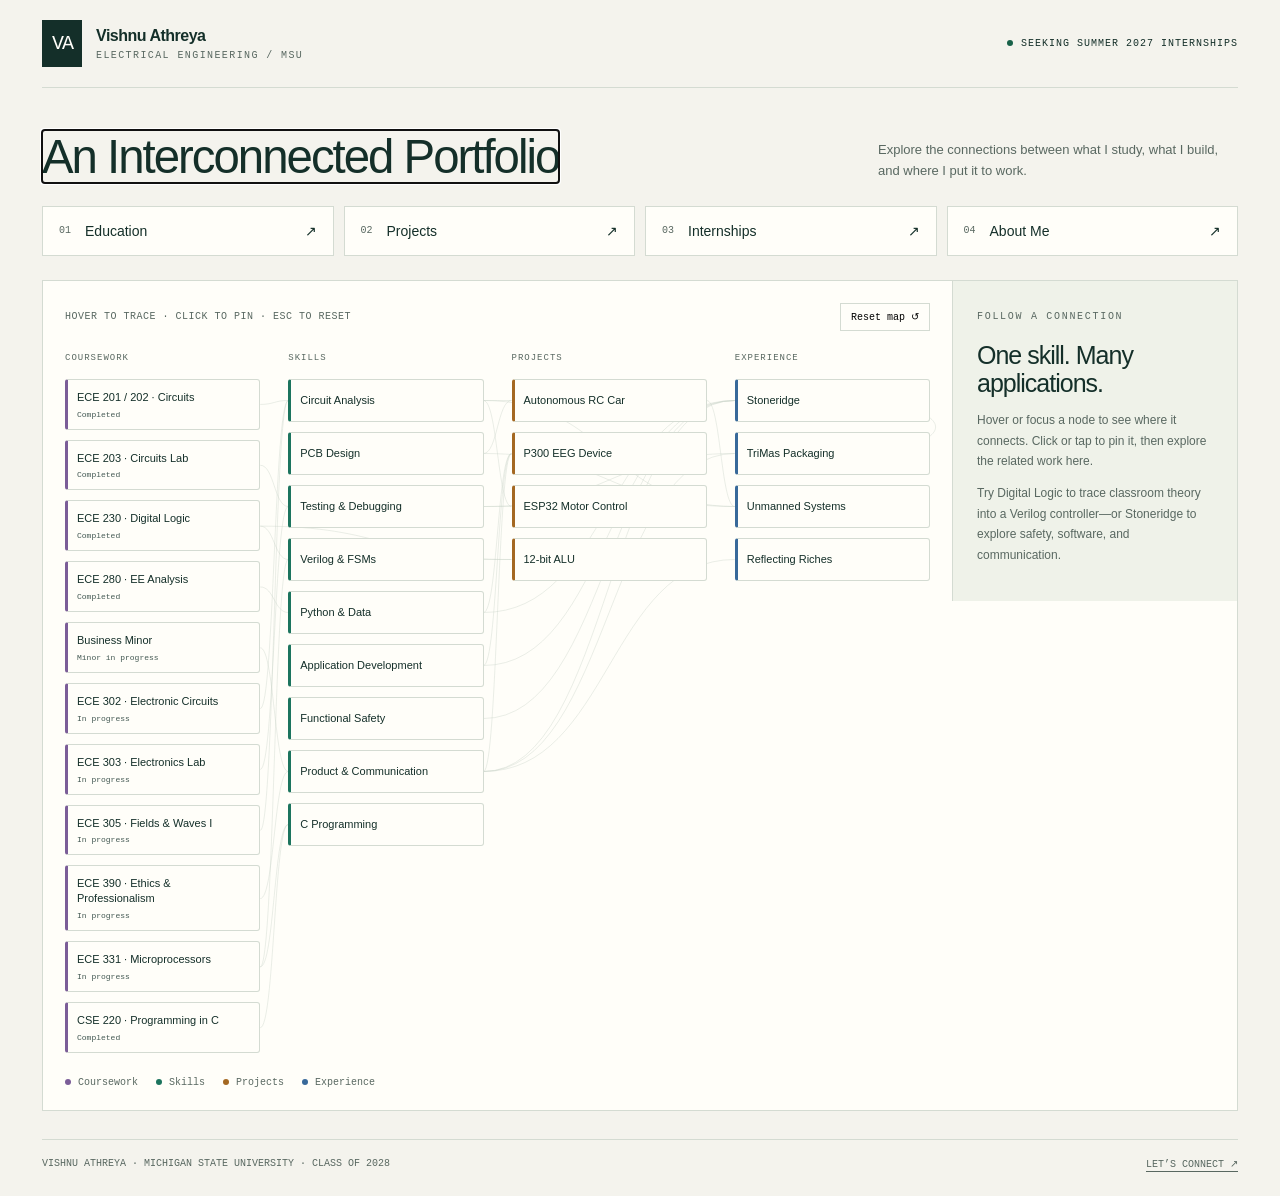
==== index.html @ 5dd4d963 "Add files via upload" ====
<!DOCTYPE html><html lang="en"><head><meta charset="utf-8"><meta name="viewport" content="width=device-width,initial-scale=1"><meta name="description" content="Explore how Vishnu Athreya's electrical engineering coursework, skills, projects, and internships connect."><meta name="color-scheme" content="light dark"><title>Vishnu Athreya — Engineering in context</title><style>
:root{--bg:#f4f3ed;--paper:#fffef9;--ink:#142f29;--muted:#596861;--line:#d4dbd2;--green:#186149;--course:#7b5d98;--skill:#1c745e;--project:#a46822;--experience:#38699a;--hover:#ecf2e9;--ring:#aac3af;--panel:#eff2e9;--rule:#d0d9cc;--body:#43544a;--proof:#e8eee3;--done-bg:#e9efe5;--ongoing:#755019;--ongoing-bg:#f3ead8;--on-ink:#fffef9;--on-ink-muted:#bdcec4;--wire:#c2cec4;--focus:#a46822}
@media (prefers-color-scheme:dark){:root:not([data-theme="light"]){--bg:#0f1a17;--paper:#15221e;--ink:#e4ece6;--muted:#9aaba2;--line:#2b3a34;--green:#5fbf95;--course:#b59ad0;--skill:#5cc4a6;--project:#d99a4e;--experience:#7aa7d6;--hover:#1d2e28;--ring:#3c5a4c;--panel:#18261f;--rule:#2e3f37;--body:#bccac2;--proof:#1a2923;--done-bg:#1c3129;--ongoing:#e2b36f;--ongoing-bg:#33291a;--on-ink:#0f1a17;--on-ink-muted:#3c5a4c;--wire:#3a4c44;--focus:#d99a4e;color-scheme:dark}}
:root[data-theme="dark"]{--bg:#0f1a17;--paper:#15221e;--ink:#e4ece6;--muted:#9aaba2;--line:#2b3a34;--green:#5fbf95;--course:#b59ad0;--skill:#5cc4a6;--project:#d99a4e;--experience:#7aa7d6;--hover:#1d2e28;--ring:#3c5a4c;--panel:#18261f;--rule:#2e3f37;--body:#bccac2;--proof:#1a2923;--done-bg:#1c3129;--ongoing:#e2b36f;--ongoing-bg:#33291a;--on-ink:#0f1a17;--on-ink-muted:#3c5a4c;--wire:#3a4c44;--focus:#d99a4e;color-scheme:dark}
body{font-family:Arial,Helvetica,sans-serif;color:var(--ink);background:var(--bg)}*{box-sizing:border-box}body{margin:0}a{color:inherit}button{font:inherit}button,a{-webkit-tap-highlight-color:transparent}button:focus-visible,a:focus-visible,summary:focus-visible{outline:3px solid var(--focus);outline-offset:4px}[hidden]{display:none!important}.shell{max-width:1500px;margin:auto;padding:0 42px}.masthead{height:88px;display:flex;justify-content:space-between;align-items:center;border-bottom:1px solid var(--line);gap:20px}.brand{text-decoration:none;display:flex;gap:14px;align-items:center}.monogram{background:var(--ink);color:var(--paper);padding:12px 10px;font-family:monospace;letter-spacing:-2px;font-size:20px}.brand strong{font-size:16px;letter-spacing:-.5px}.brand small{display:block;font:10px monospace;letter-spacing:1.4px;margin-top:5px;color:var(--muted)}.status{font:10px monospace;letter-spacing:1px}.status:before{content:'';display:inline-block;width:6px;height:6px;background:var(--green);border-radius:50%;margin-right:8px}.intro{display:flex;align-items:end;justify-content:space-between;gap:24px;padding:32px 0 24px}.eyebrow{font:10px monospace;letter-spacing:1.7px;text-transform:uppercase;color:var(--muted)}h1{font-size:clamp(30px,3.7vw,52px);font-weight:500;letter-spacing:-2px;line-height:1.05;margin:12px 0 0}.intro p{max-width:360px;font-size:13px;line-height:1.65;color:var(--muted);margin:0}.route-nav{display:grid;grid-template-columns:repeat(4,1fr);gap:10px;margin-bottom:24px}.route-nav a{text-decoration:none;border:1px solid var(--line);padding:16px;display:flex;align-items:center;gap:14px;background:var(--paper);font-size:14px}.route-nav small{font:10px monospace;color:var(--muted)}.route-nav b{font-weight:500}.route-nav span{margin-left:auto}.route-nav a:hover,.route-nav a[aria-current=page]{background:var(--ink);color:var(--on-ink)}.route-nav a[aria-current=page] small{color:var(--on-ink-muted)}.map-layout{display:grid;grid-template-columns:minmax(0,1fr) 285px;border:1px solid var(--line);background:var(--paper);margin-bottom:28px}.map-section{min-width:0;padding:22px}.map-toolbar{display:flex;justify-content:space-between;align-items:center;gap:10px;margin-bottom:22px}.map-toolbar p{font:10px monospace;margin:0;letter-spacing:.5px;color:var(--muted)}.reset{background:none;border:1px solid var(--line);padding:7px 10px;font:10px monospace;cursor:pointer}.network{position:relative;display:grid;grid-template-columns:repeat(4,minmax(0,1fr));gap:28px;min-height:488px}.wires{position:absolute;inset:0;width:100%;height:100%;pointer-events:none;overflow:visible}.wire{stroke:var(--wire);stroke-width:1;fill:none;opacity:.35;transition:opacity .15s}.wire.active{stroke:var(--green);stroke-width:2;opacity:.9}.wire.faded{opacity:.045}.column{display:flex;flex-direction:column;justify-content:center;gap:10px;z-index:1;min-width:0;position:relative;padding-top:26px}.col-title{position:absolute;top:0;left:0;font:9px monospace;letter-spacing:1px;text-transform:uppercase;color:var(--muted)}.node{width:100%;min-height:43px;padding:10px 9px;text-align:left;font-size:11px;line-height:1.35;border:1px solid var(--line);border-left:3px solid var(--node-color);border-radius:3px;background:var(--paper);color:var(--ink);cursor:pointer;transition:opacity .15s,box-shadow .15s,background .15s}.node:hover,.node.active{box-shadow:0 0 0 1px var(--node-color);background:var(--hover)}.node.selected{background:var(--ink);color:var(--on-ink);border-color:var(--ink);box-shadow:0 0 0 2px var(--ring)}.node.dim{opacity:.24}.inspector{border-left:1px solid var(--line);padding:24px;background:var(--panel);max-height:620px;overflow:auto}.inspector h2{font-size:25px;font-weight:500;letter-spacing:-1px;line-height:1.15;margin:18px 0 12px}.inspector p{font-size:12px;line-height:1.7;color:var(--muted)}.connection-list{list-style:none;padding:0;margin:16px 0}.connection-list li{padding:12px 0;border-top:1px solid var(--rule)}.connection-list button{border:0;padding:0;background:none;text-align:left;color:var(--ink);font-size:12px;font-weight:600;cursor:pointer;text-decoration:underline;text-underline-offset:3px}.connection-list small{display:block;font-size:11px;line-height:1.6;color:var(--muted);margin-top:6px}.detail-link{display:inline-block;font:11px monospace;text-underline-offset:5px;margin:8px 0}.legend{display:flex;flex-wrap:wrap;gap:18px;font:10px monospace;color:var(--muted);margin-top:24px}.legend span:before{content:'';display:inline-block;width:6px;height:6px;background:var(--dot);margin-right:7px;border-radius:50%}.page{max-width:1060px;margin:0 auto;padding:28px 0 60px}.back{font:11px monospace;text-decoration:none;color:var(--muted)}.page h1{margin:28px 0 18px}.lede{font-size:17px;line-height:1.7;color:var(--muted);max-width:720px;margin-bottom:34px}.entry,.story,.edu-block,details{display:block;border:1px solid var(--line);background:var(--paper);padding:28px;margin:18px 0;text-decoration:none}.entry-head{display:flex;justify-content:space-between;gap:16px;flex-wrap:wrap}.entry-title{font-size:21px;font-weight:600;letter-spacing:-.5px}.entry-date{font:11px monospace;color:var(--muted)}.entry-sub{font-size:13px;color:var(--muted);margin:10px 0 20px}.spec-list{padding-left:20px;color:var(--body);font-size:14px;line-height:1.8}.spec-list li+li{margin-top:10px}.proof-grid{display:grid;grid-template-columns:repeat(4,1fr);border:1px solid var(--line);margin:28px 0}.proof{padding:20px;background:var(--proof)}.proof+.proof{border-left:1px solid var(--line)}.proof strong{display:block;font:600 20px monospace;margin:16px 0}.proof span{font-size:12px;line-height:1.6}.proof .proof-label{font:9px monospace;text-transform:uppercase;letter-spacing:.8px}.detail-section{margin:24px 0}.detail-section p,.story p{font-size:15px;line-height:1.8;color:var(--body)}.detail-section h3{font:12px monospace}.edu-stats{display:flex;gap:30px;margin-top:22px}.edu-stat .k{font:10px monospace;color:var(--muted)}.edu-stat .v{font-size:24px;margin-top:8px}.coursework{font-size:14px;line-height:1.9;color:var(--muted)}.story-grid{display:grid;grid-template-columns:1fr 1fr;gap:18px}.story-grid .story{margin:0}.story h2{font-size:26px;font-weight:500;letter-spacing:-.8px}.course-list{display:grid;grid-template-columns:1fr 1fr;gap:12px;margin-top:24px}.course-card{padding:20px;border:1px solid var(--line);background:var(--paper)}.course-card h2{font-size:17px}.course-card p{font-size:13px;line-height:1.7;color:var(--muted)}.course-card a{font:11px monospace}summary{cursor:pointer;font-size:15px}footer{border-top:1px solid var(--line);padding:18px 0 28px;display:flex;justify-content:space-between;gap:12px;flex-wrap:wrap;font:10px monospace;color:var(--muted)}footer a{text-underline-offset:4px}.skip{position:fixed;top:-80px;background:var(--paper);padding:12px;z-index:20}.skip:focus{top:5px}.sr-only{position:absolute;width:1px;height:1px;padding:0;margin:-1px;overflow:hidden;clip:rect(0,0,0,0);white-space:nowrap;border:0}
@media(min-width:1500px){.network{min-height:530px}.node{font-size:12px}}
@media(max-width:1100px){.shell{padding:0 24px}.map-layout{grid-template-columns:1fr}.inspector{border-left:0;border-top:1px solid var(--line);max-height:none}.connection-list{display:grid;grid-template-columns:1fr 1fr;gap:0 22px}.network{min-height:510px}.proof-grid{grid-template-columns:1fr 1fr}.proof:nth-child(3){border-left:0}.proof:nth-child(n+3){border-top:1px solid var(--line)}}
@media(max-width:600px){.shell{padding:0 16px}.masthead{height:76px}.status{display:none}.intro{display:block;padding:26px 0 20px}.intro p{margin-top:16px}.route-nav{grid-template-columns:1fr 1fr;gap:8px}.route-nav a{padding:13px}.map-section{padding:14px}.network{grid-template-columns:1fr 1fr;gap:26px 20px}.column{justify-content:start;padding-top:24px}.node{min-height:46px}.map-toolbar p{max-width:175px;line-height:1.6}.connection-list{display:block}.legend{gap:12px}.inspector{padding:22px}.story-grid,.course-list{grid-template-columns:1fr}.proof-grid{grid-template-columns:1fr}.proof+.proof{border-left:0;border-top:1px solid var(--line)}.entry,.story,.edu-block,details{padding:22px}.entry-title{font-size:19px}.brand strong{font-size:15px}}
@media(prefers-reduced-motion:reduce){*{transition:none!important;scroll-behavior:auto!important}}
@media print{.route-nav,.map-toolbar,footer,.back{display:none}.shell{padding:0}.entry,.story{break-inside:avoid}.map-layout{display:block}.inspector{max-height:none}}
.course-heading{margin:38px 0 16px;font-size:23px;font-weight:500;letter-spacing:-.5px}.course-heading>span{display:block;margin-top:8px;font:11px monospace;color:var(--muted)}.course-card h3{font-size:17px;line-height:1.45;margin:12px 0}.course-status{display:inline-block;font:10px monospace;color:var(--green);background:var(--done-bg);padding:6px 9px;margin-right:12px}.course-status.ongoing{color:var(--ongoing);background:var(--ongoing-bg)}.course-card a{display:inline-block;margin-top:10px}.node-status{display:block;font:8px monospace;margin-top:5px;opacity:.8}.column{justify-content:flex-start}.inspector{position:sticky;top:0;align-self:start}@media(max-width:1100px){.inspector{position:static}}
</style></head><body>
<a class="skip" href="#home">Skip to main content</a><div class="shell"><header class="masthead"><a class="brand" href="#home"><span class="monogram">VA</span><span><strong>Vishnu Athreya</strong><small>ELECTRICAL ENGINEERING / MSU</small></span></a><span class="status">SEEKING SUMMER 2027 INTERNSHIPS</span></header><div class="intro" id="home-intro"><div><h1>An Interconnected Portfolio</h1></div><p>Explore the connections between what I study, what I build, and where I put it to work.</p></div><nav class="route-nav" aria-label="Portfolio pages"><a href="#education"><small>01</small><b>Education</b><span>↗</span></a><a href="#projects"><small>02</small><b>Projects</b><span>↗</span></a><a href="#internships"><small>03</small><b>Internships</b><span>↗</span></a><a href="#about"><small>04</small><b>About Me</b><span>↗</span></a></nav><main id="content">
<section id="home" class="screen" aria-label="Interactive portfolio map"><div class="map-layout"><div class="map-section"><div class="map-toolbar"><p>HOVER TO TRACE · CLICK TO PIN · ESC TO RESET</p><button class="reset" id="reset" type="button">Reset map ↺</button></div><div class="network" id="network"><svg class="wires" id="wires" aria-hidden="true"></svg></div><div class="legend"><span style="--dot:var(--course)">Coursework</span><span style="--dot:var(--skill)">Skills</span><span style="--dot:var(--project)">Projects</span><span style="--dot:var(--experience)">Experience</span></div></div><aside class="inspector" id="inspector" aria-label="Connection details"></aside></div><span id="announcement" class="sr-only" aria-live="polite"></span></section>
<section id="education" class="screen page" hidden><a class="back" href="#home">← Back to the map</a><h1>Education</h1><p class="lede">The foundations behind my engineering work.</p><div class="edu-block">
<div class="edu-main">
<div class="entry-title">Michigan State University</div>
<div class="entry-sub">B.S. Electrical Engineering — Smart Devices &amp; Robotics concentration · Business minor</div>
</div>
<div class="edu-stats">
<div class="edu-stat"><div class="k">GPA</div><div class="v">3.7</div></div>
<div class="edu-stat"><div class="k">Grad.</div><div class="v">2028</div></div>
</div>
</div><h2 class="course-heading">In progress <span>Fall 2026 · 13 credits</span></h2><div class="course-list"><article class="course-card"><span class="eyebrow">ECE 302 · 3 credits</span><h3>Electronic Circuits</h3><span class="course-status ongoing">In progress</span><a href="#home/electronic">Explore connections ↗</a></article><article class="course-card"><span class="eyebrow">ECE 303 · 1 credit</span><h3>Electronics Laboratory</h3><span class="course-status ongoing">In progress</span><a href="#home/electronicslab">Explore connections ↗</a></article><article class="course-card"><span class="eyebrow">ECE 305 · 4 credits</span><h3>Electromagnetic Fields &amp; Waves I</h3><span class="course-status ongoing">In progress</span><a href="#home/fields">Explore connections ↗</a></article><article class="course-card"><span class="eyebrow">ECE 390 · 1 credit</span><h3>Ethics, Professionalism and Contemporary Issues</h3><span class="course-status ongoing">In progress</span><a href="#home/ethics">Explore connections ↗</a></article><article class="course-card"><span class="eyebrow">ECE 331 · 4 credits</span><h3>Microprocessors &amp; Digital Systems</h3><span class="course-status ongoing">In progress</span><a href="#home/micro">Explore connections ↗</a></article></div><h2 class="course-heading">Completed electrical engineering coursework</h2><div class="course-list"><article class="course-card"><span class="eyebrow">ECE 201</span><h3>Circuits and Systems I</h3><span class="course-status">Completed</span></article><article class="course-card"><span class="eyebrow">ECE 202</span><h3>Circuits and Systems II</h3><span class="course-status">Completed</span></article><article class="course-card"><span class="eyebrow">ECE 203</span><h3>Electric Circuits and Systems Laboratory</h3><span class="course-status">Completed</span></article><article class="course-card"><span class="eyebrow">ECE 230</span><h3>Digital Logic Fundamentals</h3><span class="course-status">Completed</span></article><article class="course-card"><span class="eyebrow">ECE 280</span><h3>Electrical Engineering Analysis</h3><span class="course-status">Completed</span></article></div><h2 class="course-heading">Completed college foundations</h2><div class="course-list"><article class="course-card"><span class="eyebrow">CEM 141</span><h3>General Chemistry</h3><span class="course-status">Completed</span></article><article class="course-card"><span class="eyebrow">EGR 100</span><h3>Introduction to Engineering Design</h3><span class="course-status">Completed</span></article><article class="course-card"><span class="eyebrow">CSE 220</span><h3>Programming in C</h3><span class="course-status">Completed</span></article><article class="course-card"><span class="eyebrow">MTH 132</span><h3>Calculus I</h3><span class="course-status">Completed</span></article><article class="course-card"><span class="eyebrow">MTH 133</span><h3>Calculus II</h3><span class="course-status">Completed</span></article><article class="course-card"><span class="eyebrow">MTH 234</span><h3>Multivariable Calculus</h3><span class="course-status">Completed</span></article><article class="course-card"><span class="eyebrow">MTH 235</span><h3>Differential Equations</h3><span class="course-status">Completed</span></article><article class="course-card"><span class="eyebrow">PHY 183</span><h3>Physics for Scientists &amp; Engineers I</h3><span class="course-status">Completed</span></article><article class="course-card"><span class="eyebrow">PHY 184</span><h3>Physics for Scientists &amp; Engineers II</h3><span class="course-status">Completed</span></article></div><h2 class="course-heading">Completed university requirements</h2><article class="story"><ul class="spec-list"><li>Writing, Rhetoric and American Cultures (WRA)</li><li>Integrative Studies in Arts and Humanities (IAH)</li><li>Integrative Studies in Social Science (ISS)</li><li>Bioscience requirement</li></ul></article></section>
<section id="projects" class="screen page" hidden><a class="back" href="#home">← Back to the map</a><h1>Projects</h1><p class="lede">From circuit layouts to motor control and assistive communication—building, testing, and learning through hardware and software.</p><div class="entry">
<div class="entry-head">
<span class="entry-title">Electrical Design Lead + Testing Team Member</span>
<span class="entry-date">Nov 2025 – present</span>
</div>
<div class="entry-sub">Autonomous RC Car (KiCad 9) — East Lansing, MI</div>
<ul class="spec-list">
<li>Designed a KiCad 9 power-distribution PCB (Raspberry Pi 5, dual L298N motor drivers, LiDAR), leading schematic capture, layout, and connector integration end-to-end for a four-motor differential-drive platform.</li>
<li>Designed separate motor and logic ground zones joined through a net tie, with bulk and decoupling capacitance to address motor transients and return-current routing.</li>
<li>Improved manufacturability by setting trace width/clearance rules, verifying thermal reliefs, clearing DRC errors, and generating/reviewing Gerbers with edge-clearance checks and mounting holes for chassis fit.</li>
</ul>
</div><div class="entry">
<div class="entry-head">
<span class="entry-title">P300 EEG Communication Device</span>
<span class="entry-date">In progress</span>
</div>
<div class="entry-sub">Assistive brain-computer interface</div>
<ul class="spec-list">
<li>Researching a P300 attention-based BCI paradigm suited to late-stage ALS communication needs.</li>
<li>Working with the BNCI Horizon 2020 (008-2014) dataset — real ALS-patient EEG recordings, 8 subjects, 8 channels at 256 Hz — building a within-dataset LDA baseline classifier.</li>
<li>Running the analysis pipeline inside an isolated Docker environment.</li>
<li>Designed and bench-tested a companion wearable energy harvester (EM coil + thermoelectric generator + BQ25570 power management + supercapacitor), confirming usable output from body heat alone.</li>
<li>Weighing product and business considerations alongside the engineering — cost, manufacturability, and a realistic path to real-world adoption — informed by the Business minor coursework.</li>
</ul>
</div><div class="entry"><div class="entry-head"><span class="entry-title">ESP32 Stepper Motor Control</span><span class="entry-date">September 2026 · Bench tested</span></div><div class="entry-sub">Embedded hardware &amp; motor control</div><ul class="spec-list"><li>Wired and tested an ESP32-based stepper motor setup using a buck converter to provide a 5 V supply and a shared ground reference.</li><li>Verified board communication with an LED test, then uploaded and tested keyboard-controlled motor operation.</li><li>Worked through serial-port setup, power wiring, and firmware bring-up to achieve a working hardware demonstration.</li></ul></div><div class="entry"><div class="entry-head"><span class="entry-title">12-bit Carry Lookahead ALU &amp; Controller</span><span class="entry-date">Spring 2026 · Course project</span></div><div class="entry-sub">Verilog · ECE 230 Digital Logic Fundamentals</div><ul class="spec-list"><li>Designed a 12-bit carry lookahead adder/subtractor using two 6-bit stages, with two’s-complement subtraction.</li><li>Integrated arithmetic logic with a finite-state controller for an alien cash register design and verified signed addition and subtraction cases.</li></ul></div><h2>Team &amp; entrepreneurial work</h2><article class="entry nav-card">
<div class="entry-head">
<span class="entry-title">Hardware Engineer</span>
<span class="entry-date">Aug 2025 – present</span>
</div>
<div class="entry-sub">Unmanned Systems — Competitive Drone Flying Team, East Lansing, MI</div>
<ul class="spec-list">
<li>Researching RF circuit design concepts (filters, amplifiers, bandwidth, noise, impedance matching) and consolidating findings to inform front-end design, simulation, and component-selection decisions.</li>
<li>Completed Altium Education PCB Design coursework, applying schematic capture, constraints, routing, and documentation practices to produce review-ready PCB layouts for competition drone hardware.</li>
</ul>

</article><article class="entry nav-card">
<div class="entry-head">
<span class="entry-title">Co-Founder / Owner</span>
<span class="entry-date">Nov 2023 – May 2025</span>
</div>
<div class="entry-sub">Reflecting Riches LLC — Troy, MI</div>
<ul class="spec-list">
<li>Built a motivation journal blending Kaizen (daily micro-improvement) and Ikigai (purpose) frameworks into actionable prompts and structured flows guiding users from reflection to habit execution.</li>
<li>Launched and ran a Shopify storefront, optimizing UI, product pages, and checkout flow to improve conversion across mobile and desktop.</li>
<li>Produced organic social content and managed daily operations — fulfillment, inventory, customer support — tracking engagement and sales metrics weekly to refine strategy.</li>
</ul>

</article></section>
<section id="internships" class="screen page" hidden><a class="back" href="#home">← Back to the map</a><h1>Internships</h1><p class="lede">Applying engineering judgment to automotive safety and manufacturing operations.</p><div aria-label="Internship highlights" class="proof-grid">
<div class="proof"><span class="proof-label">Stoneridge · Developed</span><strong>AI Compliance Tool</strong><span>Built a Flask + React application to draft functional safety and cybersecurity documentation.</span></div>
<div class="proof"><span class="proof-label">TriMas · Learned</span><strong>Root-Cause Analysis</strong><span>Applied production data, Lean/Kaizen, and HMI/PLC troubleshooting to solve manufacturing problems.</span></div>
<div class="proof"><span class="proof-label">Stoneridge · Achievement</span><strong>Copilot Migration</strong><span>Moved AI generation into Microsoft Copilot Studio, separating it from deterministic validation and DOCX rendering.</span></div>
<div class="proof"><span class="proof-label">TriMas · Impact</span><strong>50% Fewer Rejects</strong><span>Cut net rejects on a testing machine by standardizing pushdown distance and updating HMI/PLC logic.</span></div>
</div><article class="entry nav-card">
<div class="entry-head">
<span class="entry-title">Functional Safety Engineering Intern</span>
<span class="entry-date">Summer 2026 → part-time extension</span>
</div>
<div class="entry-sub">Stoneridge — Novi, MI</div>
<ul class="spec-list">
<li>Main project: supporting ISO 26262 functional safety engineering for the Peregrine bus product line — contributing to item definition, Hazard Analysis and Risk Assessment (HARA), and safety requirements documentation for the concept phase.</li>
<li>Self-initiated an internal AI Compliance Tool to streamline that same documentation process — a Dockerized Flask + React application that drafts ISO 26262 and ISO/SAE 21434 documentation.</li>
<li>Migrated LLM generation out of the Flask backend into Microsoft Copilot Studio, refactoring Flask into a deterministic validation and document-rendering service (JSON schema validation, DOCX rendering).</li>
<li>Built a dual-provider LLM abstraction layer (Anthropic / Azure OpenAI), a CSV export path for medini analyze, and an ASIL/CAL integrity guardrail to catch inconsistent safety-level tagging.</li>
</ul>

</article><article class="entry nav-card">
<div class="entry-head">
<span class="entry-title">Process / Automation Intern</span>
<span class="entry-date">Jun – Aug 2025</span>
</div>
<div class="entry-sub">TriMas Packaging — New Albany, OH</div>
<ul class="spec-list">
<li>Standardized training workflows across 4 production lines and 12 machines with process engineers using Lean/Kaizen, rebuilding SOP and onboarding guides and cutting documentation volume by 80%.</li>
<li>Reduced false suction rejects on a testing machine by analyzing station data and standardizing assembly-to-test pushdown distance, then updating HMI/PLC logic — cutting net rejects by 50%.</li>
<li>Logged two months of ATS OEE data across all three shifts, tracking reject metrics and anomaly causes to support engine-run troubleshooting.</li>
<li>Ran root-cause analysis and troubleshooting on NPD trials for highly automated machinery to improve in-house production capability.</li>
</ul>

</article><details><summary>Stoneridge · Read the full story</summary><section class="detail-section">
<h3>The main project</h3>
<p>My primary assignment is functional safety engineering for the Peregrine bus product line, working within the ISO 26262 concept phase. That means contributing to item definition (establishing the system's operational boundaries), Hazard Analysis and Risk Assessment (HARA) write-ups, and safety requirements documentation — the foundational work that everything downstream in the safety case depends on.</p>
</section><section class="detail-section">
<h3>Improving the process</h3>
<p>Working inside that documentation process, I kept running into the same friction: functional safety engineers spend a lot of time manually cross-referencing legacy HARAs, safety cases, and standards language (ISO 26262, ISO/SAE 21434) every time a new package needs to get written. So I self-initiated an internal AI Compliance Tool — a Dockerized Flask backend with a React frontend — to speed that up. Early versions handled LLM generation directly inside Flask, with a dual-provider abstraction layer (Anthropic and Azure OpenAI) so the tool wasn't locked to a single vendor, a CSV export path for medini analyze, and a guardrail that checks ASIL/CAL tagging for internal consistency before anything gets exported.</p>
<p>The architecture then went through a significant change: I migrated LLM generation out of Flask entirely and into Microsoft Copilot Studio, so generation happens inside the same conversational orchestration layer the rest of the org already uses. Flask was refactored into a purely deterministic validation and rendering service — schema validation and DOCX rendering run separately from the generation workflow.</p>
</section><section class="detail-section">
<h3>Why the split matters</h3>
<p>Separating "generation" from "validation and rendering" isn't just a refactor for its own sake — in a compliance-critical pipeline, you want the creative/generative part of the system isolated from the part that has to be deterministic and auditable. Copilot Studio handles the open-ended language work; Flask's only job now is to check that what comes back is structurally valid and to render it into a document, nothing more.</p>
</section></details><details><summary>TriMas · Read the full story</summary><section class="detail-section">
<h3>Standardizing across the floor</h3>
<p>Working alongside process engineers, I applied Lean/Kaizen methods to standardize training workflows across 4 production lines and 12 machines. That meant rebuilding SOP and onboarding guides from the ground up rather than patching what existed — the end result cut documentation volume by 80% while making training more consistent line to line.</p>
</section><section class="detail-section">
<h3>Chasing down false rejects</h3>
<p>One testing machine was throwing false suction rejects at a rate that was eating into throughput. I gathered station data, pulled parts for sampling, and traced the issue to assembly-to-test pushdown distance that wasn't standardized across the line. Once that was fixed and the HMI/PLC logic was updated to reflect it, net rejects dropped by 50%.</p>
</section><section class="detail-section">
<h3>Data across the shifts</h3>
<p>I logged two months of ATS OEE (Overall Equipment Effectiveness) data across all three production shifts, tracking reject metrics and the causes behind anomalies to support engine-run troubleshooting — the kind of unglamorous data work that makes the root-cause conversations later actually go somewhere.</p>
</section><section class="detail-section">
<h3>NPD trials</h3>
<p>I also ran root-cause analysis and troubleshooting on New Product Development (NPD) trials for highly automated machinery, working to improve in-house production capability as new lines were brought up.</p>
</section></details></section>
<section id="about" class="screen page" hidden><a class="back" href="#home">← Back to the map</a><h1>About Me</h1><p class="lede">An electrical engineering student with experience living in Mexico and India, an interest in business, and a hands-on approach to learning.</p><div class="story-grid"><article class="story"><span class="eyebrow">Across cultures</span><h2>Mexico &amp; India</h2><p>Living abroad in Mexico and India is part of the perspective I bring to engineering and teamwork. My background reaches beyond one place, and I value learning how other people approach a problem.</p></article><article class="story"><span class="eyebrow">Across disciplines</span><h2>Engineering &amp; business</h2><p>I want to connect technical decisions with the people and businesses they affect. Alongside my electrical engineering degree, I’m pursuing a Business minor and exploring questions of cost, usability, and manufacturability in my projects.</p></article><article class="story"><span class="eyebrow">Communication</span><h2>Make the work usable</h2><p>At TriMas, I helped standardize training and SOPs across four production lines and twelve machines. At Stoneridge, I worked on safety documentation and built tooling around that process. Both experiences connect technical work with clear, usable information.</p></article><article class="story"><span class="eyebrow">Initiative &amp; ownership</span><h2>Follow an idea through</h2><p>I self-initiated an AI compliance tool at Stoneridge and co-founded Reflecting Riches, where I worked on the product, storefront, marketing, and daily operations. I enjoy taking responsibility for both an idea and the practical work that makes it useful.</p></article></div><article class="story"><span class="eyebrow">Let’s connect</span><h2>Have something worth building?</h2><p>I’m interested in Summer 2027 opportunities in automotive electronics, functional safety, embedded systems, and PCB design.</p><p><a href="mailto:athreya3@msu.edu">athreya3@msu.edu</a> · <a href="https://www.linkedin.com/in/vishnuathreya/" target="_blank" rel="noopener noreferrer">LinkedIn ↗</a></p></article></section>
</main><footer><span>VISHNU ATHREYA · MICHIGAN STATE UNIVERSITY · CLASS OF 2028</span><a href="mailto:athreya3@msu.edu">LET’S CONNECT ↗</a></footer></div><noscript><p>This interactive portfolio requires JavaScript. Contact athreya3@msu.edu for more information.</p></noscript><script>
'use strict';
const nodes=[{"id": "circuits", "label": "ECE 201 / 202 · Circuits", "group": "Coursework", "desc": "Completed: ECE 201 Circuits and Systems I and ECE 202 Circuits and Systems II.", "route": "education", "status": "Completed"}, {"id": "lab", "label": "ECE 203 · Circuits Lab", "group": "Coursework", "desc": "Completed: Electric Circuits and Systems Laboratory.", "route": "education", "status": "Completed"}, {"id": "logic", "label": "ECE 230 · Digital Logic", "group": "Coursework", "desc": "Completed: Digital Logic Fundamentals. Applied Verilog and finite-state control in the 12-bit ALU project.", "route": "education", "status": "Completed"}, {"id": "analysis", "label": "ECE 280 · EE Analysis", "group": "Coursework", "desc": "Completed: Electrical Engineering Analysis, including probability and statistics.", "route": "education", "status": "Completed"}, {"id": "business", "label": "Business Minor", "group": "Coursework", "desc": "Business coursework alongside electrical engineering.", "route": "education", "status": "Minor in progress"}, {"id": "circuit", "label": "Circuit Analysis", "group": "Skills", "desc": "Applying circuit fundamentals to power, signals, and hardware decisions.", "route": "education"}, {"id": "pcb", "label": "PCB Design", "group": "Skills", "desc": "Schematic capture, layout, design rules, and manufacturing outputs in KiCad and Altium.", "route": "projects"}, {"id": "test", "label": "Testing & Debugging", "group": "Skills", "desc": "Bench bring-up, troubleshooting, and root-cause analysis.", "route": "projects"}, {"id": "verilog", "label": "Verilog & FSMs", "group": "Skills", "desc": "Digital arithmetic and state-based control.", "route": "projects"}, {"id": "python", "label": "Python & Data", "group": "Skills", "desc": "Analysis pipelines, backend development, and working with engineering data.", "route": "projects"}, {"id": "software", "label": "Application Development", "group": "Skills", "desc": "Flask, React, Docker, and Copilot Studio workflows.", "route": "internships"}, {"id": "safety", "label": "Functional Safety", "group": "Skills", "desc": "ISO 26262 concept work: item definition, HARA, and safety requirements.", "route": "internships"}, {"id": "product", "label": "Product & Communication", "group": "Skills", "desc": "Documentation, product thinking, and communicating work across disciplines.", "route": "about"}, {"id": "rc", "label": "Autonomous RC Car", "group": "Projects", "desc": "Led a KiCad power-distribution PCB design for a Raspberry Pi 5, dual motor drivers, and LiDAR.", "route": "projects"}, {"id": "bci", "label": "P300 EEG Device", "group": "Projects", "desc": "An ongoing assistive communication project using EEG recordings and an LDA baseline.", "route": "projects"}, {"id": "esp", "label": "ESP32 Motor Control", "group": "Projects", "desc": "Bench-tested stepper motor control with serial communication and a regulated 5 V supply.", "route": "projects"}, {"id": "alu", "label": "12-bit ALU", "group": "Projects", "desc": "Two 6-bit carry lookahead stages, signed arithmetic, and a finite-state controller.", "route": "projects"}, {"id": "stone", "label": "Stoneridge", "group": "Experience", "desc": "Functional safety internship and a self-initiated AI compliance documentation tool.", "route": "internships"}, {"id": "trimas", "label": "TriMas Packaging", "group": "Experience", "desc": "Process and automation internship: SOPs, station data, and manufacturing troubleshooting.", "route": "internships"}, {"id": "drone", "label": "Unmanned Systems", "group": "Experience", "desc": "Student drone team: RF research and PCB design education.", "route": "projects"}, {"id": "riches", "label": "Reflecting Riches", "group": "Experience", "desc": "Co-founded and operated a journal brand, including its Shopify storefront and daily operations.", "route": "about"}, {"id": "electronic", "label": "ECE 302 · Electronic Circuits", "group": "Coursework", "desc": "In progress — Fall 2026: Electronic Circuits. 3 credits.", "route": "education", "status": "In progress"}, {"id": "electronicslab", "label": "ECE 303 · Electronics Lab", "group": "Coursework", "desc": "In progress — Fall 2026: Electronics Laboratory. 1 credits.", "route": "education", "status": "In progress"}, {"id": "fields", "label": "ECE 305 · Fields & Waves I", "group": "Coursework", "desc": "In progress — Fall 2026: Electromagnetic Fields & Waves I. 4 credits.", "route": "education", "status": "In progress"}, {"id": "ethics", "label": "ECE 390 · Ethics & Professionalism", "group": "Coursework", "desc": "In progress — Fall 2026: Ethics, Professionalism and Contemporary Issues. 1 credits.", "route": "education", "status": "In progress"}, {"id": "micro", "label": "ECE 331 · Microprocessors", "group": "Coursework", "desc": "In progress — Fall 2026: Microprocessors & Digital Systems. 4 credits.", "route": "education", "status": "In progress"}, {"id": "cprogram", "label": "CSE 220 · Programming in C", "group": "Coursework", "desc": "Completed: Programming in C.", "route": "education", "status": "Completed"}, {"id": "cskill", "label": "C Programming", "group": "Skills", "desc": "Programming foundation from CSE 220; relevant to ongoing microprocessor studies.", "route": "education"}];
const edges=[{"a": "circuits", "b": "circuit", "why": "Circuit theory provides the foundation for analyzing power and signal behavior."}, {"a": "lab", "b": "test", "why": "Lab work develops practical measurement and troubleshooting habits."}, {"a": "logic", "b": "verilog", "why": "Digital Logic directly supported Verilog arithmetic and controller design."}, {"a": "business", "b": "product", "why": "Business coursework informs cost, product, and operating decisions."}, {"a": "circuit", "b": "rc", "why": "Applied power-distribution and grounding concepts to the RC car PCB."}, {"a": "pcb", "b": "rc", "why": "Used KiCad for schematic capture, routing, DRC, and Gerber generation."}, {"a": "test", "b": "esp", "why": "Verified board communication and worked through wiring and motor-control bring-up."}, {"a": "circuit", "b": "esp", "why": "Integrated the 5 V supply and shared ground for the motor setup."}, {"a": "verilog", "b": "alu", "why": "Implemented carry lookahead arithmetic and a finite-state controller."}, {"a": "logic", "b": "alu", "why": "Built this cash register controller as an ECE 230 course project."}, {"a": "python", "b": "bci", "why": "Developing an EEG analysis pipeline and LDA baseline."}, {"a": "software", "b": "bci", "why": "Runs the analysis pipeline inside an isolated Docker environment."}, {"a": "product", "b": "bci", "why": "Considers cost, manufacturability, and assistive communication needs."}, {"a": "safety", "b": "stone", "why": "Contributed to item definition, HARA, and concept-phase safety requirements."}, {"a": "software", "b": "stone", "why": "Built the Flask and React tool and migrated generation to Copilot Studio."}, {"a": "python", "b": "stone", "why": "Flask supports validation and document rendering for the compliance tool."}, {"a": "product", "b": "stone", "why": "Structured engineering documentation for safety workflows."}, {"a": "test", "b": "trimas", "why": "Used station data and root-cause analysis to reduce false rejects."}, {"a": "product", "b": "trimas", "why": "Standardized SOPs and training across four production lines."}, {"a": "circuit", "b": "drone", "why": "Researched filters, amplifiers, noise, bandwidth, and impedance matching."}, {"a": "pcb", "b": "drone", "why": "Completed Altium PCB design coursework for drone hardware work."}, {"a": "product", "b": "riches", "why": "Designed a journal product and managed storefront, fulfillment, and marketing."}, {"a": "rc", "b": "drone", "why": "Both involve PCB design and hardware integration; this is a shared skill connection."}, {"a": "stone", "b": "trimas", "why": "Both involved improving technical documentation and engineering processes."}, {"a": "electronic", "b": "circuit", "why": "Current coursework develops electronic circuit analysis concepts. In progress; this connection describes subject relevance, not a completed application."}, {"a": "electronicslab", "b": "test", "why": "Current lab coursework develops electronics measurement and testing skills. In progress; this connection describes subject relevance, not a completed application."}, {"a": "fields", "b": "circuit", "why": "Current coursework builds field and wave foundations relevant to electrical systems. In progress; this connection describes subject relevance, not a completed application."}, {"a": "ethics", "b": "product", "why": "Current coursework develops professional judgment and ethical communication. In progress; this connection describes subject relevance, not a completed application."}, {"a": "micro", "b": "verilog", "why": "Current coursework extends digital systems foundations toward microprocessor-based systems. In progress; this connection describes subject relevance, not a completed application."}, {"a": "cprogram", "b": "cskill", "why": "Completed CSE 220 builds C programming foundations."}, {"a": "micro", "b": "cskill", "why": "C programming is a relevant foundation for ongoing microprocessor coursework. This is a subject connection, not a completed course outcome."}, {"a": "analysis", "b": "python", "why": "Probability and statistics provide a conceptual foundation for data analysis and classification."}];
const byId=Object.fromEntries(nodes.map(n=>[n.id,n]));
const groups=['Coursework','Skills','Projects','Experience'];
const colors=['course','skill','project','experience'];
const network=document.getElementById('network'),wires=document.getElementById('wires'),inspector=document.getElementById('inspector');
let pinned=null,hovered=null,focused=null,current=null;
for(const [i,group] of groups.entries()){
 const col=document.createElement('div');col.className='column';
 const title=document.createElement('div');title.className='col-title';title.textContent=group;col.append(title);
 for(const n of nodes.filter(n=>n.group===group)){
  const b=document.createElement('button');b.type='button';b.className='node';b.dataset.node=n.id;b.textContent=n.label;if(n.status){const badge=document.createElement('small');badge.className='node-status';badge.textContent=n.status;b.append(badge);}b.style.setProperty('--node-color','var(--'+colors[i]+')');b.setAttribute('aria-pressed','false');b.setAttribute('aria-label',n.label+' — '+group+'. Show connections.');
  b.addEventListener('pointerenter',e=>{if(e.pointerType!=='touch'){hovered=n.id;render();}});
  b.addEventListener('pointerleave',()=>{hovered=null;render();});
  b.addEventListener('focus',()=>{focused=n.id;render();});
  b.addEventListener('blur',()=>{focused=null;render();});
  b.addEventListener('click',()=>{pinned=pinned===n.id?null:n.id;render();});col.append(b);
 }
 network.append(col);
}
function connected(id){return edges.filter(e=>e.a===id||e.b===id);}
function render(){
 const id=pinned||hovered||focused;current=id;
 const links=id?connected(id):[];const active=new Set(id?[id,...links.flatMap(e=>[e.a,e.b])]:[]);
 document.querySelectorAll('.node').forEach(b=>{b.classList.toggle('dim',!!id&&!active.has(b.dataset.node));b.classList.toggle('active',!!id&&active.has(b.dataset.node));b.classList.toggle('selected',b.dataset.node===pinned);b.setAttribute('aria-pressed',String(b.dataset.node===pinned));});
 wires.querySelectorAll('path').forEach(p=>{const e=edges[Number(p.dataset.edge)];const lit=!!id&&(e.a===id||e.b===id);p.classList.toggle('active',lit);p.classList.toggle('faded',!!id&&!lit);});
 const signature=(id||'none')+':'+(pinned?'pinned':'preview');if(inspector.dataset.state===signature)return;inspector.dataset.state=signature;
 inspector.replaceChildren();
 const label=document.createElement('span');label.className='eyebrow';label.textContent=id?byId[id].group+' / '+(pinned?'Pinned':'Preview'):'Follow a connection';inspector.append(label);
 const h=document.createElement('h2');h.textContent=id?byId[id].label:'One skill.\nMany applications.';inspector.append(h);
 const p=document.createElement('p');p.textContent=id?byId[id].desc:'Hover or focus a node to see where it connects. Click or tap to pin it, then explore the related work here.';inspector.append(p);
 if(!id){const note=document.createElement('p');note.textContent='Try Digital Logic to trace classroom theory into a Verilog controller—or Stoneridge to explore safety, software, and communication.';inspector.append(note);return;}
 const count=document.createElement('p');count.textContent=links.length+' direct connections';inspector.append(count);
 const ul=document.createElement('ul');ul.className='connection-list';
 for(const edge of links){const other=byId[edge.a===id?edge.b:edge.a];const li=document.createElement('li');const b=document.createElement('button');b.type='button';b.textContent=other.label+' ↗';b.onclick=()=>{pinned=other.id;render();inspector.querySelector('h2').setAttribute('tabindex','-1');inspector.querySelector('h2').focus({preventScroll:true});};const small=document.createElement('small');small.textContent=edge.why;li.append(b,small);ul.append(li);}inspector.append(ul);
 const a=document.createElement('a');a.className='detail-link';a.href='#'+byId[id].route;a.textContent='Open '+({about:'About Me',internships:'Internships',education:'Education',projects:'Projects'}[byId[id].route])+' ↗';inspector.append(a);
 document.getElementById('announcement').textContent=byId[id].label+', '+links.length+' connections'+(pinned?', pinned':'');
}
function draw(){
 if(document.getElementById('home').hidden)return;const r=network.getBoundingClientRect();if(!r.width)return;
 wires.setAttribute('viewBox','0 0 '+r.width+' '+r.height);wires.replaceChildren();
 edges.forEach((e,i)=>{const a=network.querySelector('[data-node="'+e.a+'"]'),b=network.querySelector('[data-node="'+e.b+'"]');const ra=a.getBoundingClientRect(),rb=b.getBoundingClientRect();
 const ax=ra.left-r.left+ra.width/2,ay=ra.top-r.top+ra.height/2,bx=rb.left-r.left+rb.width/2,by=rb.top-r.top+rb.height/2;
 let d;if(Math.abs(ax-bx)<5){const x=ra.right-r.left+10;d=`M ${ax} ${ay} C ${x+30} ${ay}, ${x+30} ${by}, ${bx} ${by}`;}else{const dir=bx>ax?1:-1,x1=ax+dir*ra.width/2,x2=bx-dir*rb.width/2;d=`M ${x1} ${ay} C ${(x1+x2)/2} ${ay}, ${(x1+x2)/2} ${by}, ${x2} ${by}`;}
 const path=document.createElementNS('http://www.w3.org/2000/svg','path');path.setAttribute('d',d);path.dataset.edge=i;path.classList.add('wire');wires.append(path);});render();
}
function reset(){pinned=null;hovered=null;focused=null;render();}
document.getElementById('reset').onclick=reset;
document.addEventListener('keydown',e=>{if(e.key==='Escape')reset();});
const routes=['home','education','projects','internships','about'];
function route(){const raw=location.hash.slice(1)||'home';const [requested,nodeId]=raw.split('/');const page=routes.includes(requested)?requested:'home';document.querySelectorAll('.screen').forEach(s=>s.hidden=s.id!==page);document.getElementById('home-intro').hidden=page!=='home';document.querySelector('.route-nav').style.marginTop=page==='home'?'0':'24px';document.querySelectorAll('.route-nav a').forEach(a=>{if(a.hash==='#'+page)a.setAttribute('aria-current','page');else a.removeAttribute('aria-current');});document.title='Vishnu Athreya — '+(page==='home'?'Engineering in context':page==='about'?'About Me':page[0].toUpperCase()+page.slice(1));if(page==='home'){pinned=byId[nodeId]?nodeId:null;hovered=null;focused=null;render();requestAnimationFrame(draw);}const target=page==='home'?document.querySelector('#home-intro h1'):document.querySelector('#'+page+' h1');target.setAttribute('tabindex','-1');target.focus({preventScroll:true});window.scrollTo(0,0);}
window.addEventListener('hashchange',route);new ResizeObserver(()=>requestAnimationFrame(draw)).observe(network);route();render();
</script></body></html>
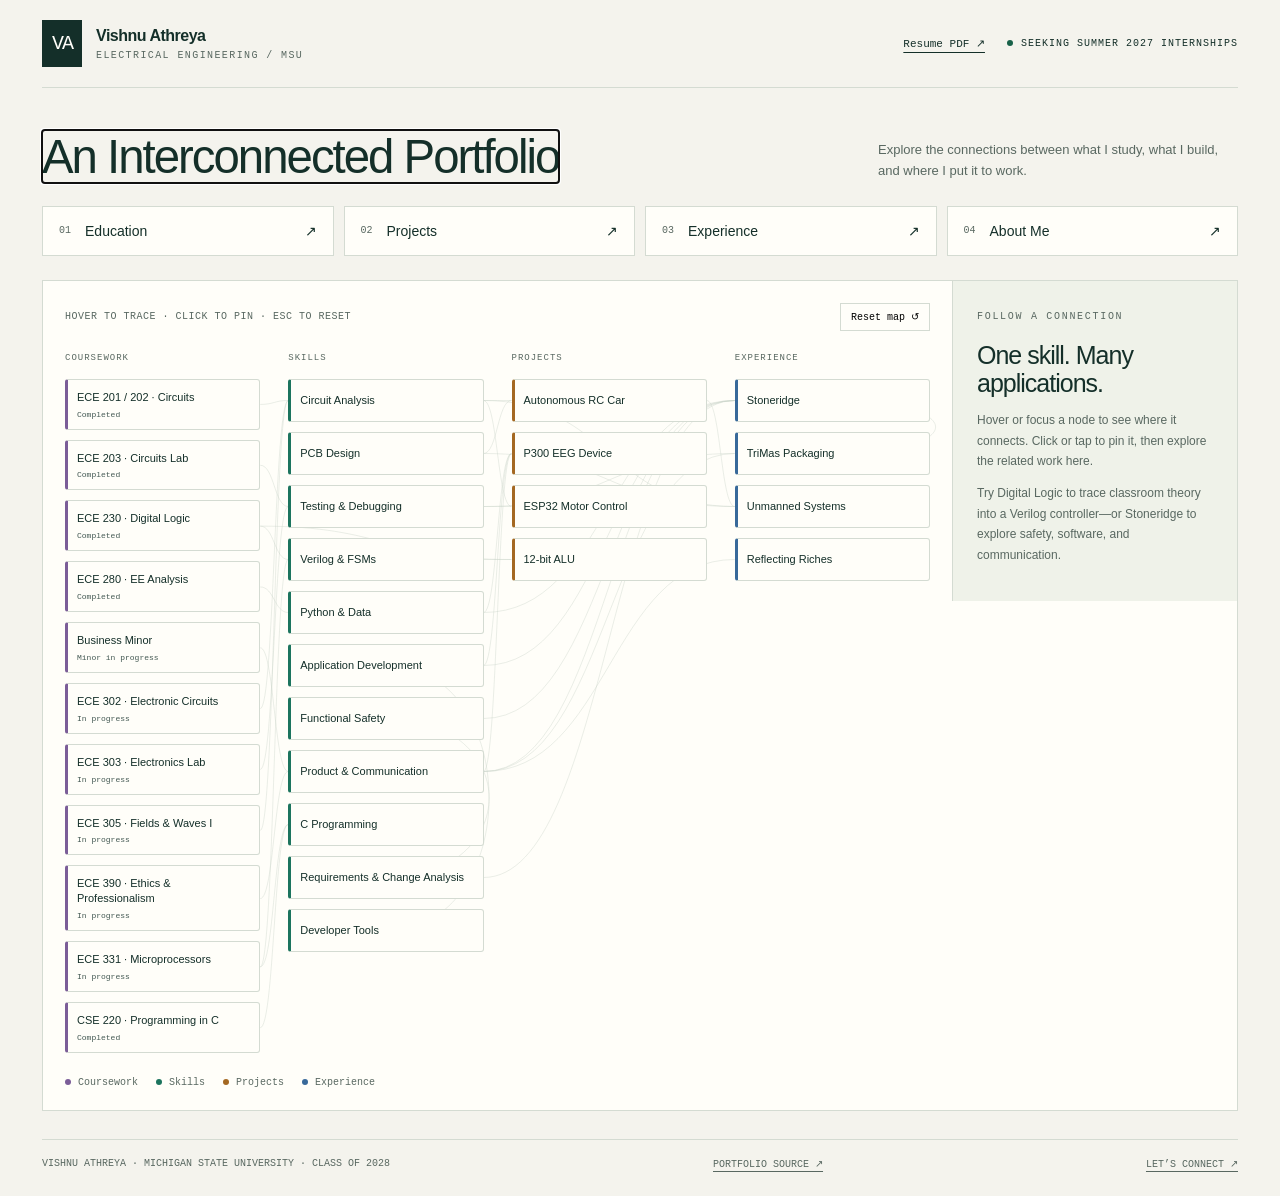
==== commit 19410123: "Update engineering experience, motor control project, toolkit, and resume" ====
--- a/index.html
+++ b/index.html
@@ -1,4 +1,4 @@
-<!DOCTYPE html><html lang="en"><head><meta charset="utf-8"><meta name="viewport" content="width=device-width,initial-scale=1"><meta name="description" content="Explore how Vishnu Athreya's electrical engineering coursework, skills, projects, and internships connect."><meta name="color-scheme" content="light dark"><title>Vishnu Athreya — Engineering in context</title><style>
+<!DOCTYPE html><html lang="en"><head><meta charset="utf-8"><meta name="viewport" content="width=device-width,initial-scale=1"><meta name="description" content="Vishnu Athreya's electrical engineering portfolio: functional safety, hardware requirements, PCB design, ESP32 motor control, and AI-enabled engineering tools."><meta name="color-scheme" content="light dark"><title>Vishnu Athreya — Engineering in context</title><style>
 :root{--bg:#f4f3ed;--paper:#fffef9;--ink:#142f29;--muted:#596861;--line:#d4dbd2;--green:#186149;--course:#7b5d98;--skill:#1c745e;--project:#a46822;--experience:#38699a;--hover:#ecf2e9;--ring:#aac3af;--panel:#eff2e9;--rule:#d0d9cc;--body:#43544a;--proof:#e8eee3;--done-bg:#e9efe5;--ongoing:#755019;--ongoing-bg:#f3ead8;--on-ink:#fffef9;--on-ink-muted:#bdcec4;--wire:#c2cec4;--focus:#a46822}
 @media (prefers-color-scheme:dark){:root:not([data-theme="light"]){--bg:#0f1a17;--paper:#15221e;--ink:#e4ece6;--muted:#9aaba2;--line:#2b3a34;--green:#5fbf95;--course:#b59ad0;--skill:#5cc4a6;--project:#d99a4e;--experience:#7aa7d6;--hover:#1d2e28;--ring:#3c5a4c;--panel:#18261f;--rule:#2e3f37;--body:#bccac2;--proof:#1a2923;--done-bg:#1c3129;--ongoing:#e2b36f;--ongoing-bg:#33291a;--on-ink:#0f1a17;--on-ink-muted:#3c5a4c;--wire:#3a4c44;--focus:#d99a4e;color-scheme:dark}}
 :root[data-theme="dark"]{--bg:#0f1a17;--paper:#15221e;--ink:#e4ece6;--muted:#9aaba2;--line:#2b3a34;--green:#5fbf95;--course:#b59ad0;--skill:#5cc4a6;--project:#d99a4e;--experience:#7aa7d6;--hover:#1d2e28;--ring:#3c5a4c;--panel:#18261f;--rule:#2e3f37;--body:#bccac2;--proof:#1a2923;--done-bg:#1c3129;--ongoing:#e2b36f;--ongoing-bg:#33291a;--on-ink:#0f1a17;--on-ink-muted:#3c5a4c;--wire:#3a4c44;--focus:#d99a4e;color-scheme:dark}
@@ -9,8 +9,11 @@
 @media(prefers-reduced-motion:reduce){*{transition:none!important;scroll-behavior:auto!important}}
 @media print{.route-nav,.map-toolbar,footer,.back{display:none}.shell{padding:0}.entry,.story{break-inside:avoid}.map-layout{display:block}.inspector{max-height:none}}
 .course-heading{margin:38px 0 16px;font-size:23px;font-weight:500;letter-spacing:-.5px}.course-heading>span{display:block;margin-top:8px;font:11px monospace;color:var(--muted)}.course-card h3{font-size:17px;line-height:1.45;margin:12px 0}.course-status{display:inline-block;font:10px monospace;color:var(--green);background:var(--done-bg);padding:6px 9px;margin-right:12px}.course-status.ongoing{color:var(--ongoing);background:var(--ongoing-bg)}.course-card a{display:inline-block;margin-top:10px}.node-status{display:block;font:8px monospace;margin-top:5px;opacity:.8}.column{justify-content:flex-start}.inspector{position:sticky;top:0;align-self:start}@media(max-width:1100px){.inspector{position:static}}
+
+.header-actions{display:flex;align-items:center;gap:22px}.resume-link{font:11px monospace;text-underline-offset:5px;white-space:nowrap}.toolkit{display:flex;flex-wrap:wrap;gap:10px;list-style:none;padding:0;margin:20px 0 0}.toolkit li{padding:9px 12px;border:1px solid var(--line);font:12px monospace}.role-history{display:block;margin-top:8px;color:var(--muted)}
+@media(max-width:600px){.header-actions{gap:10px}.resume-link{font-size:10px}}
 </style></head><body>
-<a class="skip" href="#home">Skip to main content</a><div class="shell"><header class="masthead"><a class="brand" href="#home"><span class="monogram">VA</span><span><strong>Vishnu Athreya</strong><small>ELECTRICAL ENGINEERING / MSU</small></span></a><span class="status">SEEKING SUMMER 2027 INTERNSHIPS</span></header><div class="intro" id="home-intro"><div><h1>An Interconnected Portfolio</h1></div><p>Explore the connections between what I study, what I build, and where I put it to work.</p></div><nav class="route-nav" aria-label="Portfolio pages"><a href="#education"><small>01</small><b>Education</b><span>↗</span></a><a href="#projects"><small>02</small><b>Projects</b><span>↗</span></a><a href="#internships"><small>03</small><b>Internships</b><span>↗</span></a><a href="#about"><small>04</small><b>About Me</b><span>↗</span></a></nav><main id="content">
+<a class="skip" href="#home">Skip to main content</a><div class="shell"><header class="masthead"><a class="brand" href="#home"><span class="monogram">VA</span><span><strong>Vishnu Athreya</strong><small>ELECTRICAL ENGINEERING / MSU</small></span></a><div class="header-actions"><a class="resume-link" href="assets/Vishnu_Athreya_Resume.pdf" target="_blank" rel="noopener noreferrer">Resume PDF ↗</a><span class="status">SEEKING SUMMER 2027 INTERNSHIPS</span></div></header><div class="intro" id="home-intro"><div><h1>An Interconnected Portfolio</h1></div><p>Explore the connections between what I study, what I build, and where I put it to work.</p></div><nav class="route-nav" aria-label="Portfolio pages"><a href="#education"><small>01</small><b>Education</b><span>↗</span></a><a href="#projects"><small>02</small><b>Projects</b><span>↗</span></a><a href="#internships"><small>03</small><b>Experience</b><span>↗</span></a><a href="#about"><small>04</small><b>About Me</b><span>↗</span></a></nav><main id="content">
 <section id="home" class="screen" aria-label="Interactive portfolio map"><div class="map-layout"><div class="map-section"><div class="map-toolbar"><p>HOVER TO TRACE · CLICK TO PIN · ESC TO RESET</p><button class="reset" id="reset" type="button">Reset map ↺</button></div><div class="network" id="network"><svg class="wires" id="wires" aria-hidden="true"></svg></div><div class="legend"><span style="--dot:var(--course)">Coursework</span><span style="--dot:var(--skill)">Skills</span><span style="--dot:var(--project)">Projects</span><span style="--dot:var(--experience)">Experience</span></div></div><aside class="inspector" id="inspector" aria-label="Connection details"></aside></div><span id="announcement" class="sr-only" aria-live="polite"></span></section>
 <section id="education" class="screen page" hidden><a class="back" href="#home">← Back to the map</a><h1>Education</h1><p class="lede">The foundations behind my engineering work.</p><div class="edu-block">
 <div class="edu-main">
@@ -46,7 +49,7 @@
 <li>Designed and bench-tested a companion wearable energy harvester (EM coil + thermoelectric generator + BQ25570 power management + supercapacitor), confirming usable output from body heat alone.</li>
 <li>Weighing product and business considerations alongside the engineering — cost, manufacturability, and a realistic path to real-world adoption — informed by the Business minor coursework.</li>
 </ul>
-</div><div class="entry"><div class="entry-head"><span class="entry-title">ESP32 Stepper Motor Control</span><span class="entry-date">September 2026 · Bench tested</span></div><div class="entry-sub">Embedded hardware &amp; motor control</div><ul class="spec-list"><li>Wired and tested an ESP32-based stepper motor setup using a buck converter to provide a 5 V supply and a shared ground reference.</li><li>Verified board communication with an LED test, then uploaded and tested keyboard-controlled motor operation.</li><li>Worked through serial-port setup, power wiring, and firmware bring-up to achieve a working hardware demonstration.</li></ul></div><div class="entry"><div class="entry-head"><span class="entry-title">12-bit Carry Lookahead ALU &amp; Controller</span><span class="entry-date">Spring 2026 · Course project</span></div><div class="entry-sub">Verilog · ECE 230 Digital Logic Fundamentals</div><ul class="spec-list"><li>Designed a 12-bit carry lookahead adder/subtractor using two 6-bit stages, with two’s-complement subtraction.</li><li>Integrated arithmetic logic with a finite-state controller for an alien cash register design and verified signed addition and subtraction cases.</li></ul></div><h2>Team &amp; entrepreneurial work</h2><article class="entry nav-card">
+</div><div class="entry"><div class="entry-head"><span class="entry-title">ESP32 Stepper Motor Control</span><span class="entry-date">September 2026 · Bench tested</span></div><div class="entry-sub">Embedded hardware &amp; motor control</div><ul class="spec-list"><li>Wired and tested an ESP32-based stepper motor setup using a buck converter to provide a 5 V supply and a shared ground reference.</li><li>Implemented keyboard arrow-key controls for rotation direction and speed adjustments, enabling interactive control of the stepper motor from the computer.</li><li>Worked through serial-port setup, power wiring, and firmware bring-up to achieve a working hardware demonstration.</li></ul></div><div class="entry"><div class="entry-head"><span class="entry-title">12-bit Carry Lookahead ALU &amp; Controller</span><span class="entry-date">Spring 2026 · Course project</span></div><div class="entry-sub">Verilog · ECE 230 Digital Logic Fundamentals</div><ul class="spec-list"><li>Designed a 12-bit carry lookahead adder/subtractor using two 6-bit stages, with two’s-complement subtraction.</li><li>Integrated arithmetic logic with a finite-state controller for an alien cash register design and verified signed addition and subtraction cases.</li></ul></div><h2>Team &amp; entrepreneurial work</h2><article class="entry nav-card">
 <div class="entry-head">
 <span class="entry-title">Hardware Engineer</span>
 <span class="entry-date">Aug 2025 – present</span>
@@ -70,22 +73,23 @@
 </ul>
 
 </article></section>
-<section id="internships" class="screen page" hidden><a class="back" href="#home">← Back to the map</a><h1>Internships</h1><p class="lede">Applying engineering judgment to automotive safety and manufacturing operations.</p><div aria-label="Internship highlights" class="proof-grid">
-<div class="proof"><span class="proof-label">Stoneridge · Developed</span><strong>AI Compliance Tool</strong><span>Built a Flask + React application to draft functional safety and cybersecurity documentation.</span></div>
-<div class="proof"><span class="proof-label">TriMas · Learned</span><strong>Root-Cause Analysis</strong><span>Applied production data, Lean/Kaizen, and HMI/PLC troubleshooting to solve manufacturing problems.</span></div>
-<div class="proof"><span class="proof-label">Stoneridge · Achievement</span><strong>Copilot Migration</strong><span>Moved AI generation into Microsoft Copilot Studio, separating it from deterministic validation and DOCX rendering.</span></div>
-<div class="proof"><span class="proof-label">TriMas · Impact</span><strong>50% Fewer Rejects</strong><span>Cut net rejects on a testing machine by standardizing pushdown distance and updating HMI/PLC logic.</span></div>
+<section id="internships" class="screen page" hidden><a class="back" href="#home">← Back to the map</a><h1>Experience</h1><p class="lede">Functional safety, hardware requirements, engineering change analysis, and automation improvements across automotive systems and manufacturing.</p><div aria-label="Engineering impact highlights" class="proof-grid">
+<div class="proof"><span class="proof-label">Stoneridge · Standards comparison</span><strong>83% less time</strong><span>Led development and deployment of a Copilot compliance assistant integrating engineering standards and enterprise knowledge.</span></div>
+<div class="proof"><span class="proof-label">Stoneridge · Document retrieval</span><strong>75% fewer searches</strong><span>Reduced manual documentation searches with the same AI-enabled compliance workflow.</span></div>
+<div class="proof"><span class="proof-label">TriMas · Quality improvement</span><strong>50% fewer rejects</strong><span>Diagnosed false suction rejects, standardized pushdown distance, and updated HMI/PLC logic.</span></div>
+<div class="proof"><span class="proof-label">TriMas · Training workflows</span><strong>80% less documentation</strong><span>Rebuilt SOPs and onboarding guides across 4 production lines and 12 machines using Lean/Kaizen.</span></div>
 </div><article class="entry nav-card">
 <div class="entry-head">
-<span class="entry-title">Functional Safety Engineering Intern</span>
-<span class="entry-date">Summer 2026 → part-time extension</span>
+<span class="entry-title">Functional Safety Engineer (Part-Time)</span>
+<span class="entry-date">May 2026 – present</span>
 </div>
-<div class="entry-sub">Stoneridge — Novi, MI</div>
+<div class="entry-sub">Stoneridge Electronics — Novi, MI<span class="role-history">Previously: Functional Safety Engineering Intern</span></div>
 <ul class="spec-list">
-<li>Main project: supporting ISO 26262 functional safety engineering for the Peregrine bus product line — contributing to item definition, Hazard Analysis and Risk Assessment (HARA), and safety requirements documentation for the concept phase.</li>
-<li>Self-initiated an internal AI Compliance Tool to streamline that same documentation process — a Dockerized Flask + React application that drafts ISO 26262 and ISO/SAE 21434 documentation.</li>
-<li>Migrated LLM generation out of the Flask backend into Microsoft Copilot Studio, refactoring Flask into a deterministic validation and document-rendering service (JSON schema validation, DOCX rendering).</li>
-<li>Built a dual-provider LLM abstraction layer (Anthropic / Azure OpenAI), a CSV export path for medini analyze, and an ASIL/CAL integrity guardrail to catch inconsistent safety-level tagging.</li>
+<li>Developed ISO 26262 Item Definitions, Hazard Analysis and Risk Assessments (HARA), and Safety Goals for the MirrorEye Camera Monitoring System, providing inputs for safety requirements and the Functional Safety Concept.</li>
+<li>Led a Copilot-powered compliance assistant from development to deployment, integrating standards and enterprise knowledge to cut standards comparison time by 83% and manual documentation searches by 75%.</li>
+<li>Translated system, functional, and safety requirements into Hardware Requirements Specifications (HwRS), improving hardware requirement quality, consistency, and traceability.</li>
+<li>Assessed customer-driven product, software, and UI changes by tracing requirements, interfaces, verification activities, and safety artifacts to identify downstream engineering impacts.</li>
+<li>Modeled system boundaries and dependencies, maintained traceability across hazards and safety artifacts, and standardized reusable documentation templates with multidisciplinary engineering teams.</li>
 </ul>
 
 </article><article class="entry nav-card">
@@ -103,7 +107,9 @@
 
 </article><details><summary>Stoneridge · Read the full story</summary><section class="detail-section">
 <h3>The main project</h3>
-<p>My primary assignment is functional safety engineering for the Peregrine bus product line, working within the ISO 26262 concept phase. That means contributing to item definition (establishing the system's operational boundaries), Hazard Analysis and Risk Assessment (HARA) write-ups, and safety requirements documentation — the foundational work that everything downstream in the safety case depends on.</p>
+<p>I began as a Functional Safety Engineering Intern and continued as a part-time Functional Safety Engineer. My work on the MirrorEye Camera Monitoring System spans ISO 26262 concept and requirements activities: Item Definitions, HARA, Safety Goals, Functional Safety Concept inputs, and traceability between hazards, requirements, system elements, and safety artifacts.</p>
+</section><section class="detail-section"><h3>Requirements and engineering changes</h3>
+<p>In the part-time role, I took on hardware requirements development and customer-driven change assessments. I translated system, functional, and safety objectives into HwRS documentation, then traced proposed product, software, and UI changes through requirements, interfaces, verification activities, and historical engineering records. This analysis helped teams understand the scope and downstream safety and compliance impacts of requested changes.</p>
 </section><section class="detail-section">
 <h3>Improving the process</h3>
 <p>Working inside that documentation process, I kept running into the same friction: functional safety engineers spend a lot of time manually cross-referencing legacy HARAs, safety cases, and standards language (ISO 26262, ISO/SAE 21434) every time a new package needs to get written. So I self-initiated an internal AI Compliance Tool — a Dockerized Flask backend with a React frontend — to speed that up. Early versions handled LLM generation directly inside Flask, with a dual-provider abstraction layer (Anthropic and Azure OpenAI) so the tool wasn't locked to a single vendor, a CSV export path for medini analyze, and a guardrail that checks ASIL/CAL tagging for internal consistency before anything gets exported.</p>
@@ -124,11 +130,11 @@
 <h3>NPD trials</h3>
 <p>I also ran root-cause analysis and troubleshooting on New Product Development (NPD) trials for highly automated machinery, working to improve in-house production capability as new lines were brought up.</p>
 </section></details></section>
-<section id="about" class="screen page" hidden><a class="back" href="#home">← Back to the map</a><h1>About Me</h1><p class="lede">An electrical engineering student with experience living in Mexico and India, an interest in business, and a hands-on approach to learning.</p><div class="story-grid"><article class="story"><span class="eyebrow">Across cultures</span><h2>Mexico &amp; India</h2><p>Living abroad in Mexico and India is part of the perspective I bring to engineering and teamwork. My background reaches beyond one place, and I value learning how other people approach a problem.</p></article><article class="story"><span class="eyebrow">Across disciplines</span><h2>Engineering &amp; business</h2><p>I want to connect technical decisions with the people and businesses they affect. Alongside my electrical engineering degree, I’m pursuing a Business minor and exploring questions of cost, usability, and manufacturability in my projects.</p></article><article class="story"><span class="eyebrow">Communication</span><h2>Make the work usable</h2><p>At TriMas, I helped standardize training and SOPs across four production lines and twelve machines. At Stoneridge, I worked on safety documentation and built tooling around that process. Both experiences connect technical work with clear, usable information.</p></article><article class="story"><span class="eyebrow">Initiative &amp; ownership</span><h2>Follow an idea through</h2><p>I self-initiated an AI compliance tool at Stoneridge and co-founded Reflecting Riches, where I worked on the product, storefront, marketing, and daily operations. I enjoy taking responsibility for both an idea and the practical work that makes it useful.</p></article></div><article class="story"><span class="eyebrow">Let’s connect</span><h2>Have something worth building?</h2><p>I’m interested in Summer 2027 opportunities in automotive electronics, functional safety, embedded systems, and PCB design.</p><p><a href="mailto:athreya3@msu.edu">athreya3@msu.edu</a> · <a href="https://www.linkedin.com/in/vishnuathreya/" target="_blank" rel="noopener noreferrer">LinkedIn ↗</a></p></article></section>
-</main><footer><span>VISHNU ATHREYA · MICHIGAN STATE UNIVERSITY · CLASS OF 2028</span><a href="mailto:athreya3@msu.edu">LET’S CONNECT ↗</a></footer></div><noscript><p>This interactive portfolio requires JavaScript. Contact athreya3@msu.edu for more information.</p></noscript><script>
+<section id="about" class="screen page" hidden><a class="back" href="#home">← Back to the map</a><h1>About Me</h1><p class="lede">An electrical engineering student with experience living in Mexico and India, an interest in business, and a hands-on approach to learning.</p><div class="story-grid"><article class="story"><span class="eyebrow">Across cultures</span><h2>Mexico &amp; India</h2><p>Living abroad in Mexico and India is part of the perspective I bring to engineering and teamwork. My background reaches beyond one place, and I value learning how other people approach a problem.</p></article><article class="story"><span class="eyebrow">Across disciplines</span><h2>Engineering &amp; business</h2><p>I want to connect technical decisions with the people and businesses they affect. Alongside my electrical engineering degree, I’m pursuing a Business minor and exploring questions of cost, usability, and manufacturability in my projects.</p></article><article class="story"><span class="eyebrow">Communication</span><h2>Make the work usable</h2><p>At TriMas, I helped standardize training and SOPs across four production lines and twelve machines. At Stoneridge, I develop safety work products and hardware requirements, assess engineering changes, and build tooling around compliance workflows. Both experiences connect technical work with clear, usable information.</p></article><article class="story"><span class="eyebrow">Initiative &amp; ownership</span><h2>Follow an idea through</h2><p>I self-initiated an AI compliance tool at Stoneridge and co-founded Reflecting Riches, where I worked on the product, storefront, marketing, and daily operations. I enjoy taking responsibility for both an idea and the practical work that makes it useful.</p></article></div><article class="story"><span class="eyebrow">Technical toolkit</span><h2>Tools I work with</h2><p>I use Docker for isolated development environments, alongside VS Code, Codex, and Claude Code as part of my coding toolkit. My engineering workflows also include Copilot, Jira, and Confluence.</p><ul class="toolkit"><li>Docker</li><li>VS Code</li><li>Codex</li><li>Claude Code</li><li>Copilot</li><li>Jira</li><li>Confluence</li></ul><p><a href="assets/Vishnu_Athreya_Resume.pdf" target="_blank" rel="noopener noreferrer">View my one-page resume ↗</a></p></article><article class="story"><span class="eyebrow">Let’s connect</span><h2>Have something worth building?</h2><p>I’m interested in Summer 2027 opportunities in automotive electronics, functional safety, embedded systems, and PCB design.</p><p><a href="mailto:athreya3@msu.edu">athreya3@msu.edu</a> · <a href="https://www.linkedin.com/in/vishnuathreya/" target="_blank" rel="noopener noreferrer">LinkedIn ↗</a></p></article></section>
+</main><footer><span>VISHNU ATHREYA · MICHIGAN STATE UNIVERSITY · CLASS OF 2028</span><a href="https://github.com/vathreya06/vathreya06.github.io" target="_blank" rel="noopener noreferrer">PORTFOLIO SOURCE ↗</a><a href="mailto:athreya3@msu.edu">LET’S CONNECT ↗</a></footer></div><noscript><p>This interactive portfolio requires JavaScript. Contact athreya3@msu.edu for more information.</p></noscript><script>
 'use strict';
-const nodes=[{"id": "circuits", "label": "ECE 201 / 202 · Circuits", "group": "Coursework", "desc": "Completed: ECE 201 Circuits and Systems I and ECE 202 Circuits and Systems II.", "route": "education", "status": "Completed"}, {"id": "lab", "label": "ECE 203 · Circuits Lab", "group": "Coursework", "desc": "Completed: Electric Circuits and Systems Laboratory.", "route": "education", "status": "Completed"}, {"id": "logic", "label": "ECE 230 · Digital Logic", "group": "Coursework", "desc": "Completed: Digital Logic Fundamentals. Applied Verilog and finite-state control in the 12-bit ALU project.", "route": "education", "status": "Completed"}, {"id": "analysis", "label": "ECE 280 · EE Analysis", "group": "Coursework", "desc": "Completed: Electrical Engineering Analysis, including probability and statistics.", "route": "education", "status": "Completed"}, {"id": "business", "label": "Business Minor", "group": "Coursework", "desc": "Business coursework alongside electrical engineering.", "route": "education", "status": "Minor in progress"}, {"id": "circuit", "label": "Circuit Analysis", "group": "Skills", "desc": "Applying circuit fundamentals to power, signals, and hardware decisions.", "route": "education"}, {"id": "pcb", "label": "PCB Design", "group": "Skills", "desc": "Schematic capture, layout, design rules, and manufacturing outputs in KiCad and Altium.", "route": "projects"}, {"id": "test", "label": "Testing & Debugging", "group": "Skills", "desc": "Bench bring-up, troubleshooting, and root-cause analysis.", "route": "projects"}, {"id": "verilog", "label": "Verilog & FSMs", "group": "Skills", "desc": "Digital arithmetic and state-based control.", "route": "projects"}, {"id": "python", "label": "Python & Data", "group": "Skills", "desc": "Analysis pipelines, backend development, and working with engineering data.", "route": "projects"}, {"id": "software", "label": "Application Development", "group": "Skills", "desc": "Flask, React, Docker, and Copilot Studio workflows.", "route": "internships"}, {"id": "safety", "label": "Functional Safety", "group": "Skills", "desc": "ISO 26262 concept work: item definition, HARA, and safety requirements.", "route": "internships"}, {"id": "product", "label": "Product & Communication", "group": "Skills", "desc": "Documentation, product thinking, and communicating work across disciplines.", "route": "about"}, {"id": "rc", "label": "Autonomous RC Car", "group": "Projects", "desc": "Led a KiCad power-distribution PCB design for a Raspberry Pi 5, dual motor drivers, and LiDAR.", "route": "projects"}, {"id": "bci", "label": "P300 EEG Device", "group": "Projects", "desc": "An ongoing assistive communication project using EEG recordings and an LDA baseline.", "route": "projects"}, {"id": "esp", "label": "ESP32 Motor Control", "group": "Projects", "desc": "Bench-tested stepper motor control with serial communication and a regulated 5 V supply.", "route": "projects"}, {"id": "alu", "label": "12-bit ALU", "group": "Projects", "desc": "Two 6-bit carry lookahead stages, signed arithmetic, and a finite-state controller.", "route": "projects"}, {"id": "stone", "label": "Stoneridge", "group": "Experience", "desc": "Functional safety internship and a self-initiated AI compliance documentation tool.", "route": "internships"}, {"id": "trimas", "label": "TriMas Packaging", "group": "Experience", "desc": "Process and automation internship: SOPs, station data, and manufacturing troubleshooting.", "route": "internships"}, {"id": "drone", "label": "Unmanned Systems", "group": "Experience", "desc": "Student drone team: RF research and PCB design education.", "route": "projects"}, {"id": "riches", "label": "Reflecting Riches", "group": "Experience", "desc": "Co-founded and operated a journal brand, including its Shopify storefront and daily operations.", "route": "about"}, {"id": "electronic", "label": "ECE 302 · Electronic Circuits", "group": "Coursework", "desc": "In progress — Fall 2026: Electronic Circuits. 3 credits.", "route": "education", "status": "In progress"}, {"id": "electronicslab", "label": "ECE 303 · Electronics Lab", "group": "Coursework", "desc": "In progress — Fall 2026: Electronics Laboratory. 1 credits.", "route": "education", "status": "In progress"}, {"id": "fields", "label": "ECE 305 · Fields & Waves I", "group": "Coursework", "desc": "In progress — Fall 2026: Electromagnetic Fields & Waves I. 4 credits.", "route": "education", "status": "In progress"}, {"id": "ethics", "label": "ECE 390 · Ethics & Professionalism", "group": "Coursework", "desc": "In progress — Fall 2026: Ethics, Professionalism and Contemporary Issues. 1 credits.", "route": "education", "status": "In progress"}, {"id": "micro", "label": "ECE 331 · Microprocessors", "group": "Coursework", "desc": "In progress — Fall 2026: Microprocessors & Digital Systems. 4 credits.", "route": "education", "status": "In progress"}, {"id": "cprogram", "label": "CSE 220 · Programming in C", "group": "Coursework", "desc": "Completed: Programming in C.", "route": "education", "status": "Completed"}, {"id": "cskill", "label": "C Programming", "group": "Skills", "desc": "Programming foundation from CSE 220; relevant to ongoing microprocessor studies.", "route": "education"}];
-const edges=[{"a": "circuits", "b": "circuit", "why": "Circuit theory provides the foundation for analyzing power and signal behavior."}, {"a": "lab", "b": "test", "why": "Lab work develops practical measurement and troubleshooting habits."}, {"a": "logic", "b": "verilog", "why": "Digital Logic directly supported Verilog arithmetic and controller design."}, {"a": "business", "b": "product", "why": "Business coursework informs cost, product, and operating decisions."}, {"a": "circuit", "b": "rc", "why": "Applied power-distribution and grounding concepts to the RC car PCB."}, {"a": "pcb", "b": "rc", "why": "Used KiCad for schematic capture, routing, DRC, and Gerber generation."}, {"a": "test", "b": "esp", "why": "Verified board communication and worked through wiring and motor-control bring-up."}, {"a": "circuit", "b": "esp", "why": "Integrated the 5 V supply and shared ground for the motor setup."}, {"a": "verilog", "b": "alu", "why": "Implemented carry lookahead arithmetic and a finite-state controller."}, {"a": "logic", "b": "alu", "why": "Built this cash register controller as an ECE 230 course project."}, {"a": "python", "b": "bci", "why": "Developing an EEG analysis pipeline and LDA baseline."}, {"a": "software", "b": "bci", "why": "Runs the analysis pipeline inside an isolated Docker environment."}, {"a": "product", "b": "bci", "why": "Considers cost, manufacturability, and assistive communication needs."}, {"a": "safety", "b": "stone", "why": "Contributed to item definition, HARA, and concept-phase safety requirements."}, {"a": "software", "b": "stone", "why": "Built the Flask and React tool and migrated generation to Copilot Studio."}, {"a": "python", "b": "stone", "why": "Flask supports validation and document rendering for the compliance tool."}, {"a": "product", "b": "stone", "why": "Structured engineering documentation for safety workflows."}, {"a": "test", "b": "trimas", "why": "Used station data and root-cause analysis to reduce false rejects."}, {"a": "product", "b": "trimas", "why": "Standardized SOPs and training across four production lines."}, {"a": "circuit", "b": "drone", "why": "Researched filters, amplifiers, noise, bandwidth, and impedance matching."}, {"a": "pcb", "b": "drone", "why": "Completed Altium PCB design coursework for drone hardware work."}, {"a": "product", "b": "riches", "why": "Designed a journal product and managed storefront, fulfillment, and marketing."}, {"a": "rc", "b": "drone", "why": "Both involve PCB design and hardware integration; this is a shared skill connection."}, {"a": "stone", "b": "trimas", "why": "Both involved improving technical documentation and engineering processes."}, {"a": "electronic", "b": "circuit", "why": "Current coursework develops electronic circuit analysis concepts. In progress; this connection describes subject relevance, not a completed application."}, {"a": "electronicslab", "b": "test", "why": "Current lab coursework develops electronics measurement and testing skills. In progress; this connection describes subject relevance, not a completed application."}, {"a": "fields", "b": "circuit", "why": "Current coursework builds field and wave foundations relevant to electrical systems. In progress; this connection describes subject relevance, not a completed application."}, {"a": "ethics", "b": "product", "why": "Current coursework develops professional judgment and ethical communication. In progress; this connection describes subject relevance, not a completed application."}, {"a": "micro", "b": "verilog", "why": "Current coursework extends digital systems foundations toward microprocessor-based systems. In progress; this connection describes subject relevance, not a completed application."}, {"a": "cprogram", "b": "cskill", "why": "Completed CSE 220 builds C programming foundations."}, {"a": "micro", "b": "cskill", "why": "C programming is a relevant foundation for ongoing microprocessor coursework. This is a subject connection, not a completed course outcome."}, {"a": "analysis", "b": "python", "why": "Probability and statistics provide a conceptual foundation for data analysis and classification."}];
+const nodes=[{"id": "circuits", "label": "ECE 201 / 202 · Circuits", "group": "Coursework", "desc": "Completed: ECE 201 Circuits and Systems I and ECE 202 Circuits and Systems II.", "route": "education", "status": "Completed"}, {"id": "lab", "label": "ECE 203 · Circuits Lab", "group": "Coursework", "desc": "Completed: Electric Circuits and Systems Laboratory.", "route": "education", "status": "Completed"}, {"id": "logic", "label": "ECE 230 · Digital Logic", "group": "Coursework", "desc": "Completed: Digital Logic Fundamentals. Applied Verilog and finite-state control in the 12-bit ALU project.", "route": "education", "status": "Completed"}, {"id": "analysis", "label": "ECE 280 · EE Analysis", "group": "Coursework", "desc": "Completed: Electrical Engineering Analysis, including probability and statistics.", "route": "education", "status": "Completed"}, {"id": "business", "label": "Business Minor", "group": "Coursework", "desc": "Business coursework alongside electrical engineering.", "route": "education", "status": "Minor in progress"}, {"id": "circuit", "label": "Circuit Analysis", "group": "Skills", "desc": "Applying circuit fundamentals to power, signals, and hardware decisions.", "route": "education"}, {"id": "pcb", "label": "PCB Design", "group": "Skills", "desc": "Schematic capture, layout, design rules, and manufacturing outputs in KiCad and Altium.", "route": "projects"}, {"id": "test", "label": "Testing & Debugging", "group": "Skills", "desc": "Bench bring-up, troubleshooting, and root-cause analysis.", "route": "projects"}, {"id": "verilog", "label": "Verilog & FSMs", "group": "Skills", "desc": "Digital arithmetic and state-based control.", "route": "projects"}, {"id": "python", "label": "Python & Data", "group": "Skills", "desc": "Analysis pipelines, backend development, and working with engineering data.", "route": "projects"}, {"id": "software", "label": "Application Development", "group": "Skills", "desc": "Flask, React, Docker, and Copilot Studio workflows.", "route": "internships"}, {"id": "safety", "label": "Functional Safety", "group": "Skills", "desc": "ISO 26262 Item Definitions, HARA, Safety Goals, Functional Safety Concept inputs, and traceability across safety work products.", "route": "internships"}, {"id": "product", "label": "Product & Communication", "group": "Skills", "desc": "Documentation, product thinking, and communicating work across disciplines.", "route": "about"}, {"id": "rc", "label": "Autonomous RC Car", "group": "Projects", "desc": "Led a KiCad power-distribution PCB design for a Raspberry Pi 5, dual motor drivers, and LiDAR.", "route": "projects"}, {"id": "bci", "label": "P300 EEG Device", "group": "Projects", "desc": "An ongoing assistive communication project using EEG recordings and an LDA baseline.", "route": "projects"}, {"id": "esp", "label": "ESP32 Motor Control", "group": "Projects", "desc": "Bench-tested ESP32 stepper motor control with keyboard arrow inputs for rotation direction and speed adjustments.", "route": "projects"}, {"id": "alu", "label": "12-bit ALU", "group": "Projects", "desc": "Two 6-bit carry lookahead stages, signed arithmetic, and a finite-state controller.", "route": "projects"}, {"id": "stone", "label": "Stoneridge", "group": "Experience", "desc": "Functional Safety Engineer (Part-Time), previously intern: ISO 26262, hardware requirements, engineering change analysis, and a Copilot compliance assistant.", "route": "internships"}, {"id": "trimas", "label": "TriMas Packaging", "group": "Experience", "desc": "Process and automation internship: SOPs, station data, and manufacturing troubleshooting.", "route": "internships"}, {"id": "drone", "label": "Unmanned Systems", "group": "Experience", "desc": "Student drone team: RF research and PCB design education.", "route": "projects"}, {"id": "riches", "label": "Reflecting Riches", "group": "Experience", "desc": "Co-founded and operated a journal brand, including its Shopify storefront and daily operations.", "route": "about"}, {"id": "electronic", "label": "ECE 302 · Electronic Circuits", "group": "Coursework", "desc": "In progress — Fall 2026: Electronic Circuits. 3 credits.", "route": "education", "status": "In progress"}, {"id": "electronicslab", "label": "ECE 303 · Electronics Lab", "group": "Coursework", "desc": "In progress — Fall 2026: Electronics Laboratory. 1 credit.", "route": "education", "status": "In progress"}, {"id": "fields", "label": "ECE 305 · Fields & Waves I", "group": "Coursework", "desc": "In progress — Fall 2026: Electromagnetic Fields & Waves I. 4 credits.", "route": "education", "status": "In progress"}, {"id": "ethics", "label": "ECE 390 · Ethics & Professionalism", "group": "Coursework", "desc": "In progress — Fall 2026: Ethics, Professionalism and Contemporary Issues. 1 credit.", "route": "education", "status": "In progress"}, {"id": "micro", "label": "ECE 331 · Microprocessors", "group": "Coursework", "desc": "In progress — Fall 2026: Microprocessors & Digital Systems. 4 credits.", "route": "education", "status": "In progress"}, {"id": "cprogram", "label": "CSE 220 · Programming in C", "group": "Coursework", "desc": "Completed: Programming in C.", "route": "education", "status": "Completed"}, {"id": "cskill", "label": "C Programming", "group": "Skills", "desc": "Programming foundation from CSE 220; relevant to ongoing microprocessor studies.", "route": "education"}, {"id": "requirements", "label": "Requirements & Change Analysis", "group": "Skills", "desc": "HwRS development and impact analysis across requirements, interfaces, verification activities, and safety artifacts.", "route": "internships"}, {"id": "devtools", "label": "Developer Tools", "group": "Skills", "desc": "Docker, VS Code, Codex, and Claude Code are part of my development toolkit.", "route": "about"}];
+const edges=[{"a": "circuits", "b": "circuit", "why": "Circuit theory provides the foundation for analyzing power and signal behavior."}, {"a": "lab", "b": "test", "why": "Lab work develops practical measurement and troubleshooting habits."}, {"a": "logic", "b": "verilog", "why": "Digital Logic directly supported Verilog arithmetic and controller design."}, {"a": "business", "b": "product", "why": "Business coursework informs cost, product, and operating decisions."}, {"a": "circuit", "b": "rc", "why": "Applied power-distribution and grounding concepts to the RC car PCB."}, {"a": "pcb", "b": "rc", "why": "Used KiCad for schematic capture, routing, DRC, and Gerber generation."}, {"a": "test", "b": "esp", "why": "Verified board communication and worked through wiring and motor-control bring-up."}, {"a": "circuit", "b": "esp", "why": "Integrated the 5 V supply and shared ground for the motor setup."}, {"a": "verilog", "b": "alu", "why": "Implemented carry lookahead arithmetic and a finite-state controller."}, {"a": "logic", "b": "alu", "why": "Built this cash register controller as an ECE 230 course project."}, {"a": "python", "b": "bci", "why": "Developing an EEG analysis pipeline and LDA baseline."}, {"a": "software", "b": "bci", "why": "Runs the analysis pipeline inside an isolated Docker environment."}, {"a": "product", "b": "bci", "why": "Considers cost, manufacturability, and assistive communication needs."}, {"a": "safety", "b": "stone", "why": "Contributed to item definition, HARA, and concept-phase safety requirements."}, {"a": "software", "b": "stone", "why": "Built the Flask and React tool and migrated generation to Copilot Studio."}, {"a": "python", "b": "stone", "why": "Flask supports validation and document rendering for the compliance tool."}, {"a": "product", "b": "stone", "why": "Structured engineering documentation for safety workflows."}, {"a": "test", "b": "trimas", "why": "Used station data and root-cause analysis to reduce false rejects."}, {"a": "product", "b": "trimas", "why": "Standardized SOPs and training across four production lines."}, {"a": "circuit", "b": "drone", "why": "Researched filters, amplifiers, noise, bandwidth, and impedance matching."}, {"a": "pcb", "b": "drone", "why": "Completed Altium PCB design coursework for drone hardware work."}, {"a": "product", "b": "riches", "why": "Designed a journal product and managed storefront, fulfillment, and marketing."}, {"a": "rc", "b": "drone", "why": "Both involve PCB design and hardware integration; this is a shared skill connection."}, {"a": "stone", "b": "trimas", "why": "Both involved improving technical documentation and engineering processes."}, {"a": "electronic", "b": "circuit", "why": "Current coursework develops electronic circuit analysis concepts. In progress; this connection describes subject relevance, not a completed application."}, {"a": "electronicslab", "b": "test", "why": "Current lab coursework develops electronics measurement and testing skills. In progress; this connection describes subject relevance, not a completed application."}, {"a": "fields", "b": "circuit", "why": "Current coursework builds field and wave foundations relevant to electrical systems. In progress; this connection describes subject relevance, not a completed application."}, {"a": "ethics", "b": "product", "why": "Current coursework develops professional judgment and ethical communication. In progress; this connection describes subject relevance, not a completed application."}, {"a": "micro", "b": "verilog", "why": "Current coursework extends digital systems foundations toward microprocessor-based systems. In progress; this connection describes subject relevance, not a completed application."}, {"a": "cprogram", "b": "cskill", "why": "Completed CSE 220 builds C programming foundations."}, {"a": "micro", "b": "cskill", "why": "C programming is a relevant foundation for ongoing microprocessor coursework. This is a subject connection, not a completed course outcome."}, {"a": "analysis", "b": "python", "why": "Probability and statistics provide a conceptual foundation for data analysis and classification."}, {"a": "requirements", "b": "stone", "why": "Developed hardware requirements and traced customer-driven changes through engineering and safety artifacts."}, {"a": "safety", "b": "requirements", "why": "Safety objectives feed hardware requirements, traceability, and engineering change assessments."}, {"a": "devtools", "b": "software", "why": "Development tools support coding and iteration; Docker provides isolated application environments."}];
 const byId=Object.fromEntries(nodes.map(n=>[n.id,n]));
 const groups=['Coursework','Skills','Projects','Experience'];
 const colors=['course','skill','project','experience'];
@@ -162,7 +168,7 @@
  const count=document.createElement('p');count.textContent=links.length+' direct connections';inspector.append(count);
  const ul=document.createElement('ul');ul.className='connection-list';
  for(const edge of links){const other=byId[edge.a===id?edge.b:edge.a];const li=document.createElement('li');const b=document.createElement('button');b.type='button';b.textContent=other.label+' ↗';b.onclick=()=>{pinned=other.id;render();inspector.querySelector('h2').setAttribute('tabindex','-1');inspector.querySelector('h2').focus({preventScroll:true});};const small=document.createElement('small');small.textContent=edge.why;li.append(b,small);ul.append(li);}inspector.append(ul);
- const a=document.createElement('a');a.className='detail-link';a.href='#'+byId[id].route;a.textContent='Open '+({about:'About Me',internships:'Internships',education:'Education',projects:'Projects'}[byId[id].route])+' ↗';inspector.append(a);
+ const a=document.createElement('a');a.className='detail-link';a.href='#'+byId[id].route;a.textContent='Open '+({about:'About Me',internships:'Experience',education:'Education',projects:'Projects'}[byId[id].route])+' ↗';inspector.append(a);
  document.getElementById('announcement').textContent=byId[id].label+', '+links.length+' connections'+(pinned?', pinned':'');
 }
 function draw(){
@@ -177,6 +183,6 @@
 document.getElementById('reset').onclick=reset;
 document.addEventListener('keydown',e=>{if(e.key==='Escape')reset();});
 const routes=['home','education','projects','internships','about'];
-function route(){const raw=location.hash.slice(1)||'home';const [requested,nodeId]=raw.split('/');const page=routes.includes(requested)?requested:'home';document.querySelectorAll('.screen').forEach(s=>s.hidden=s.id!==page);document.getElementById('home-intro').hidden=page!=='home';document.querySelector('.route-nav').style.marginTop=page==='home'?'0':'24px';document.querySelectorAll('.route-nav a').forEach(a=>{if(a.hash==='#'+page)a.setAttribute('aria-current','page');else a.removeAttribute('aria-current');});document.title='Vishnu Athreya — '+(page==='home'?'Engineering in context':page==='about'?'About Me':page[0].toUpperCase()+page.slice(1));if(page==='home'){pinned=byId[nodeId]?nodeId:null;hovered=null;focused=null;render();requestAnimationFrame(draw);}const target=page==='home'?document.querySelector('#home-intro h1'):document.querySelector('#'+page+' h1');target.setAttribute('tabindex','-1');target.focus({preventScroll:true});window.scrollTo(0,0);}
+function route(){const raw=location.hash.slice(1)||'home';const [requested,nodeId]=raw.split('/');const page=routes.includes(requested)?requested:'home';document.querySelectorAll('.screen').forEach(s=>s.hidden=s.id!==page);document.getElementById('home-intro').hidden=page!=='home';document.querySelector('.route-nav').style.marginTop=page==='home'?'0':'24px';document.querySelectorAll('.route-nav a').forEach(a=>{if(a.hash==='#'+page)a.setAttribute('aria-current','page');else a.removeAttribute('aria-current');});document.title='Vishnu Athreya — '+(page==='home'?'Engineering in context':page==='about'?'About Me':page==='internships'?'Experience':page[0].toUpperCase()+page.slice(1));if(page==='home'){pinned=byId[nodeId]?nodeId:null;hovered=null;focused=null;render();requestAnimationFrame(draw);}const target=page==='home'?document.querySelector('#home-intro h1'):document.querySelector('#'+page+' h1');target.setAttribute('tabindex','-1');target.focus({preventScroll:true});window.scrollTo(0,0);}
 window.addEventListener('hashchange',route);new ResizeObserver(()=>requestAnimationFrame(draw)).observe(network);route();render();
 </script></body></html>
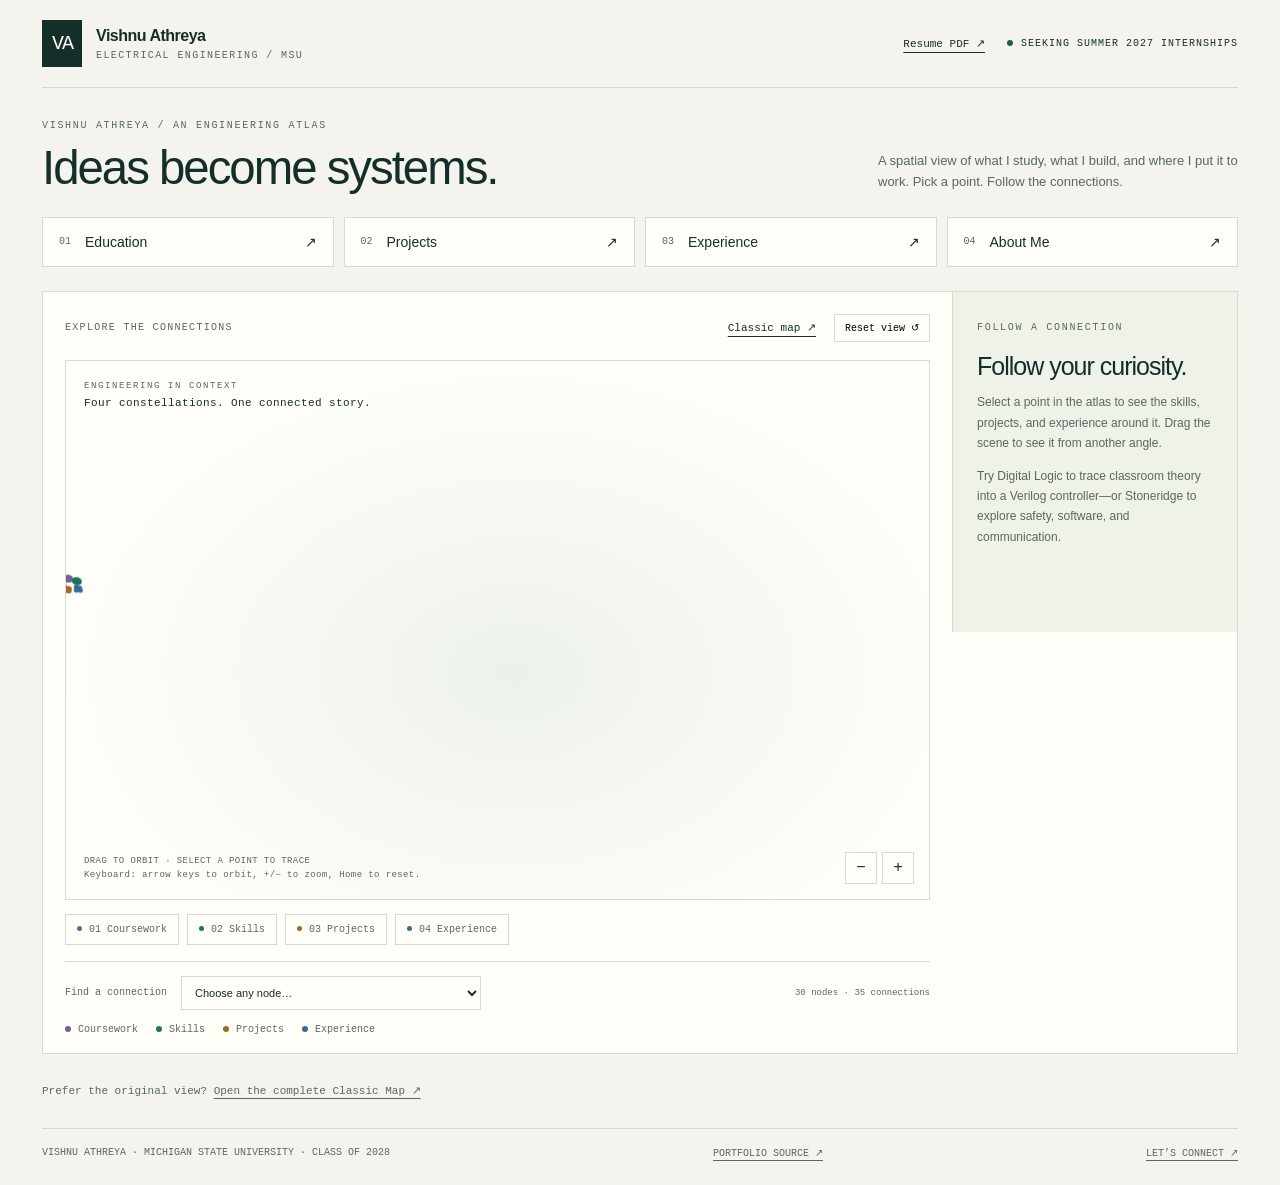
==== commit 704c864b: "Add interactive 3D engineering atlas and preserve classic map" ====
--- a/index.html
+++ b/index.html
@@ -12,9 +12,16 @@
 
 .header-actions{display:flex;align-items:center;gap:22px}.resume-link{font:11px monospace;text-underline-offset:5px;white-space:nowrap}.toolkit{display:flex;flex-wrap:wrap;gap:10px;list-style:none;padding:0;margin:20px 0 0}.toolkit li{padding:9px 12px;border:1px solid var(--line);font:12px monospace}.role-history{display:block;margin-top:8px;color:var(--muted)}
 @media(max-width:600px){.header-actions{gap:10px}.resume-link{font-size:10px}}
-</style></head><body>
-<a class="skip" href="#home">Skip to main content</a><div class="shell"><header class="masthead"><a class="brand" href="#home"><span class="monogram">VA</span><span><strong>Vishnu Athreya</strong><small>ELECTRICAL ENGINEERING / MSU</small></span></a><div class="header-actions"><a class="resume-link" href="assets/Vishnu_Athreya_Resume.pdf" target="_blank" rel="noopener noreferrer">Resume PDF ↗</a><span class="status">SEEKING SUMMER 2027 INTERNSHIPS</span></div></header><div class="intro" id="home-intro"><div><h1>An Interconnected Portfolio</h1></div><p>Explore the connections between what I study, what I build, and where I put it to work.</p></div><nav class="route-nav" aria-label="Portfolio pages"><a href="#education"><small>01</small><b>Education</b><span>↗</span></a><a href="#projects"><small>02</small><b>Projects</b><span>↗</span></a><a href="#internships"><small>03</small><b>Experience</b><span>↗</span></a><a href="#about"><small>04</small><b>About Me</b><span>↗</span></a></nav><main id="content">
-<section id="home" class="screen" aria-label="Interactive portfolio map"><div class="map-layout"><div class="map-section"><div class="map-toolbar"><p>HOVER TO TRACE · CLICK TO PIN · ESC TO RESET</p><button class="reset" id="reset" type="button">Reset map ↺</button></div><div class="network" id="network"><svg class="wires" id="wires" aria-hidden="true"></svg></div><div class="legend"><span style="--dot:var(--course)">Coursework</span><span style="--dot:var(--skill)">Skills</span><span style="--dot:var(--project)">Projects</span><span style="--dot:var(--experience)">Experience</span></div></div><aside class="inspector" id="inspector" aria-label="Connection details"></aside></div><span id="announcement" class="sr-only" aria-live="polite"></span></section>
+</style><link rel="stylesheet" href="assets/atlas.css"></head><body>
+<a class="skip" href="#home">Skip to main content</a><div class="shell"><header class="masthead"><a class="brand" href="#home"><span class="monogram">VA</span><span><strong>Vishnu Athreya</strong><small>ELECTRICAL ENGINEERING / MSU</small></span></a><div class="header-actions"><a class="resume-link" href="assets/Vishnu_Athreya_Resume.pdf" target="_blank" rel="noopener noreferrer">Resume PDF ↗</a><span class="status">SEEKING SUMMER 2027 INTERNSHIPS</span></div></header><div class="intro" id="home-intro"><div><div class="eyebrow">VISHNU ATHREYA / AN ENGINEERING ATLAS</div><h1>Ideas become systems.</h1></div><p>A spatial view of what I study, what I build, and where I put it to work. Pick a point. Follow the connections.</p></div><nav class="route-nav" aria-label="Portfolio pages"><a href="#education"><small>01</small><b>Education</b><span>↗</span></a><a href="#projects"><small>02</small><b>Projects</b><span>↗</span></a><a href="#internships"><small>03</small><b>Experience</b><span>↗</span></a><a href="#about"><small>04</small><b>About Me</b><span>↗</span></a></nav><main id="content">
+<section id="home" class="screen" aria-label="Interactive portfolio map"><div class="map-layout atlas-shell"><div class="map-section"><div class="map-toolbar"><p>EXPLORE THE CONNECTIONS</p><div class="atlas-toolbar-actions"><a class="atlas-mode-link" href="map.html">Classic map ↗</a><button class="reset" id="reset" type="button">Reset view ↺</button></div></div><div class="atlas-stage" id="atlas-stage" tabindex="0" role="region" aria-label="Interactive 3D engineering atlas" aria-describedby="atlas-help">
+<canvas class="atlas-canvas" aria-hidden="true"></canvas><div class="atlas-labels" id="atlas-labels"></div>
+<div class="atlas-stamp">ENGINEERING IN CONTEXT<b>Four constellations. One connected story.</b></div>
+<div class="atlas-help" id="atlas-help">DRAG TO ORBIT · SELECT A POINT TO TRACE<br>Keyboard: arrow keys to orbit, +/− to zoom, Home to reset.</div>
+<div class="atlas-zoom"><button id="atlas-zoom-out" type="button" aria-label="Zoom out">−</button><button id="atlas-zoom-in" type="button" aria-label="Zoom in">+</button></div></div>
+<div class="atlas-topics" aria-label="Start exploring"><button type="button" data-atlas-group="Coursework" aria-pressed="false">01 Coursework</button><button type="button" data-atlas-group="Skills" aria-pressed="false">02 Skills</button><button type="button" data-atlas-group="Projects" aria-pressed="false">03 Projects</button><button type="button" data-atlas-group="Experience" aria-pressed="false">04 Experience</button></div>
+<div class="atlas-find"><label for="atlas-picker">Find a connection</label><select id="atlas-picker"><option value="">Choose any node…</option></select><span class="atlas-count" id="atlas-count"></span></div>
+<div class="network" id="network" hidden><svg class="wires" id="wires" aria-hidden="true"></svg></div><div class="legend"><span style="--dot:var(--course)">Coursework</span><span style="--dot:var(--skill)">Skills</span><span style="--dot:var(--project)">Projects</span><span style="--dot:var(--experience)">Experience</span></div></div><aside class="inspector" id="inspector" aria-label="Connection details"></aside></div><p class="atlas-legacy">Prefer the original view? <a href="map.html">Open the complete Classic Map ↗</a></p><span id="announcement" class="sr-only" aria-live="polite"></span></section>
 <section id="education" class="screen page" hidden><a class="back" href="#home">← Back to the map</a><h1>Education</h1><p class="lede">The foundations behind my engineering work.</p><div class="edu-block">
 <div class="edu-main">
 <div class="entry-title">Michigan State University</div>
@@ -160,10 +167,11 @@
  document.querySelectorAll('.node').forEach(b=>{b.classList.toggle('dim',!!id&&!active.has(b.dataset.node));b.classList.toggle('active',!!id&&active.has(b.dataset.node));b.classList.toggle('selected',b.dataset.node===pinned);b.setAttribute('aria-pressed',String(b.dataset.node===pinned));});
  wires.querySelectorAll('path').forEach(p=>{const e=edges[Number(p.dataset.edge)];const lit=!!id&&(e.a===id||e.b===id);p.classList.toggle('active',lit);p.classList.toggle('faded',!!id&&!lit);});
  const signature=(id||'none')+':'+(pinned?'pinned':'preview');if(inspector.dataset.state===signature)return;inspector.dataset.state=signature;
+ window.dispatchEvent(new Event('portfolio-map-change'));
  inspector.replaceChildren();
  const label=document.createElement('span');label.className='eyebrow';label.textContent=id?byId[id].group+' / '+(pinned?'Pinned':'Preview'):'Follow a connection';inspector.append(label);
- const h=document.createElement('h2');h.textContent=id?byId[id].label:'One skill.\nMany applications.';inspector.append(h);
- const p=document.createElement('p');p.textContent=id?byId[id].desc:'Hover or focus a node to see where it connects. Click or tap to pin it, then explore the related work here.';inspector.append(p);
+ const h=document.createElement('h2');h.textContent=id?byId[id].label:'Follow your curiosity.';inspector.append(h);
+ const p=document.createElement('p');p.textContent=id?byId[id].desc:'Select a point in the atlas to see the skills, projects, and experience around it. Drag the scene to see it from another angle.';inspector.append(p);
  if(!id){const note=document.createElement('p');note.textContent='Try Digital Logic to trace classroom theory into a Verilog controller—or Stoneridge to explore safety, software, and communication.';inspector.append(note);return;}
  const count=document.createElement('p');count.textContent=links.length+' direct connections';inspector.append(count);
  const ul=document.createElement('ul');ul.className='connection-list';
@@ -184,5 +192,6 @@
 document.addEventListener('keydown',e=>{if(e.key==='Escape')reset();});
 const routes=['home','education','projects','internships','about'];
 function route(){const raw=location.hash.slice(1)||'home';const [requested,nodeId]=raw.split('/');const page=routes.includes(requested)?requested:'home';document.querySelectorAll('.screen').forEach(s=>s.hidden=s.id!==page);document.getElementById('home-intro').hidden=page!=='home';document.querySelector('.route-nav').style.marginTop=page==='home'?'0':'24px';document.querySelectorAll('.route-nav a').forEach(a=>{if(a.hash==='#'+page)a.setAttribute('aria-current','page');else a.removeAttribute('aria-current');});document.title='Vishnu Athreya — '+(page==='home'?'Engineering in context':page==='about'?'About Me':page==='internships'?'Experience':page[0].toUpperCase()+page.slice(1));if(page==='home'){pinned=byId[nodeId]?nodeId:null;hovered=null;focused=null;render();requestAnimationFrame(draw);}const target=page==='home'?document.querySelector('#home-intro h1'):document.querySelector('#'+page+' h1');target.setAttribute('tabindex','-1');target.focus({preventScroll:true});window.scrollTo(0,0);}
+window.portfolioMap={nodes,edges,getSelection:()=>pinned||hovered||focused,getPinned:()=>pinned,select(id){pinned=byId[id]?id:null;hovered=null;focused=null;render();},preview(id){hovered=byId[id]?id:null;render();}};
 window.addEventListener('hashchange',route);new ResizeObserver(()=>requestAnimationFrame(draw)).observe(network);route();render();
-</script></body></html>
+</script><script src="assets/atlas.js"></script></body></html>
--- a/assets/atlas.css
+++ b/assets/atlas.css
@@ -0,0 +1,43 @@
+.atlas-mode-link{font:11px monospace;text-underline-offset:5px;white-space:nowrap}
+.screen h1[tabindex="-1"]:focus,#home-intro h1[tabindex="-1"]:focus{outline:none}
+.atlas-shell .map-section{padding:22px 22px 18px;overflow:hidden}
+.atlas-shell .map-toolbar{margin-bottom:18px;align-items:center;flex-wrap:wrap}
+.atlas-toolbar-actions{display:flex;align-items:center;gap:18px}
+.atlas-shell .map-toolbar p{font-size:10px;letter-spacing:1.3px}
+.atlas-stage{height:540px;position:relative;isolation:isolate;touch-action:pan-y;border:1px solid var(--line);overflow:hidden;background:radial-gradient(ellipse at 52% 58%,var(--hover),var(--paper) 72%);cursor:grab}
+.atlas-stage.dragging{cursor:grabbing}
+.atlas-stage:focus-visible{outline:3px solid var(--focus);outline-offset:-4px}
+.atlas-canvas{position:absolute;inset:0;width:100%;height:100%;pointer-events:none}
+.atlas-labels{position:absolute;inset:0;pointer-events:none}
+.atlas-node{position:absolute;left:0;top:0;min-height:28px;min-width:28px;padding:4px 8px 4px 18px;max-width:190px;border:1px solid transparent;background:transparent;font:10px/1.4 Arial,Helvetica,sans-serif;text-align:left;white-space:nowrap;color:var(--ink);pointer-events:auto;cursor:pointer;will-change:transform;transition:background .15s,border-color .15s,opacity .15s}
+.atlas-node::before{content:'';position:absolute;left:7px;top:50%;width:5px;height:5px;transform:translateY(-50%);border-radius:50%;background:var(--atlas-color)}
+.atlas-node .atlas-node-label{display:none}
+.atlas-node.has-label{background:var(--paper);border-color:var(--line);box-shadow:0 2px 7px #102b2508}
+.atlas-node.has-label .atlas-node-label{display:inline}
+.atlas-node.is-selected{border-color:var(--atlas-color);box-shadow:0 0 0 1px var(--atlas-color);font-weight:600}
+.atlas-node:focus-visible{outline:2px solid var(--atlas-color);outline-offset:3px;z-index:100!important}
+.atlas-node.is-dim{opacity:.27}
+.atlas-stamp{position:absolute;left:18px;top:17px;font:9px monospace;letter-spacing:1.6px;color:var(--muted);pointer-events:none;line-height:1.8}
+.atlas-stamp b{display:block;color:var(--ink);font-weight:400;font-size:11px;letter-spacing:.4px}
+.atlas-help{position:absolute;bottom:16px;left:18px;right:110px;font:9px/1.6 monospace;color:var(--muted);pointer-events:none;letter-spacing:.4px}
+.atlas-zoom{position:absolute;right:15px;bottom:15px;display:flex;gap:5px}
+.atlas-zoom button{border:1px solid var(--line);background:var(--paper);color:var(--ink);width:32px;height:32px;font:16px monospace;cursor:pointer}
+.atlas-topics{display:flex;gap:8px;flex-wrap:wrap;margin:14px 0 0}
+.atlas-topics button{border:1px solid var(--line);background:transparent;color:var(--muted);font:10px monospace;padding:9px 11px;cursor:pointer}
+.atlas-topics button:hover,.atlas-topics button[aria-pressed=true]{background:var(--hover);color:var(--ink);border-color:var(--green)}
+.atlas-topics button::before{content:'';display:inline-block;width:5px;height:5px;border-radius:50%;background:var(--atlas-color);margin-right:7px;vertical-align:1px}
+.atlas-find{display:flex;align-items:center;gap:14px;border-top:1px solid var(--line);margin-top:16px;padding-top:14px;flex-wrap:wrap}
+.atlas-find label{font:10px monospace;color:var(--muted)}
+.atlas-find select{font:11px Arial,Helvetica,sans-serif;flex:1;min-width:150px;max-width:300px;padding:9px;border:1px solid var(--line);border-radius:0;background:var(--paper);color:var(--ink)}
+.atlas-find select:focus-visible{outline:2px solid var(--focus);outline-offset:2px}
+.atlas-count{margin-left:auto;color:var(--muted);font:9px monospace;white-space:nowrap}
+.atlas-shell .inspector{max-height:760px;min-height:340px}
+.atlas-shell .inspector .detail-link{border:1px solid var(--line);padding:11px 13px;text-decoration:none;background:var(--paper)}
+.atlas-shell .legend{margin-top:14px}
+.atlas-legacy{font:11px/1.7 monospace;color:var(--muted);margin:0 0 28px}
+.atlas-legacy a{text-underline-offset:4px}
+@media(min-width:1500px){.atlas-stage{height:590px}.atlas-node{font-size:11px}}
+@media(max-width:1100px){.atlas-shell .inspector{max-height:none;min-height:0}.atlas-stage{height:510px}}
+@media(max-width:600px){.intro h1{font-size:36px;letter-spacing:-1.5px}.atlas-shell .map-section{padding:12px}.atlas-stage{height:440px}.atlas-shell .map-toolbar{gap:12px;margin-bottom:12px}.atlas-shell .map-toolbar p{max-width:none;font-size:9px}.atlas-toolbar-actions{gap:13px}.atlas-mode-link{font-size:10px}.atlas-stamp{left:11px;top:11px;font-size:8px}.atlas-stamp b{font-size:10px}.atlas-help{left:11px;bottom:13px;right:95px;font-size:8px}.atlas-zoom{bottom:11px;right:10px}.atlas-zoom button{width:30px;height:30px}.atlas-node{font-size:9px;max-width:155px;min-height:28px;padding-right:6px}.atlas-topics{gap:6px}.atlas-topics button{font-size:9px;padding:8px}.atlas-find{gap:8px}.atlas-find label{width:100%}.atlas-find select{max-width:none}.atlas-count{width:100%;margin:4px 0 0}.atlas-legacy{font-size:10px}.atlas-shell .legend{font-size:9px;gap:10px}}
+@media(prefers-reduced-motion:reduce){.atlas-node{transition:none}}
+@media print{.atlas-shell{display:none}.atlas-legacy{display:block}}
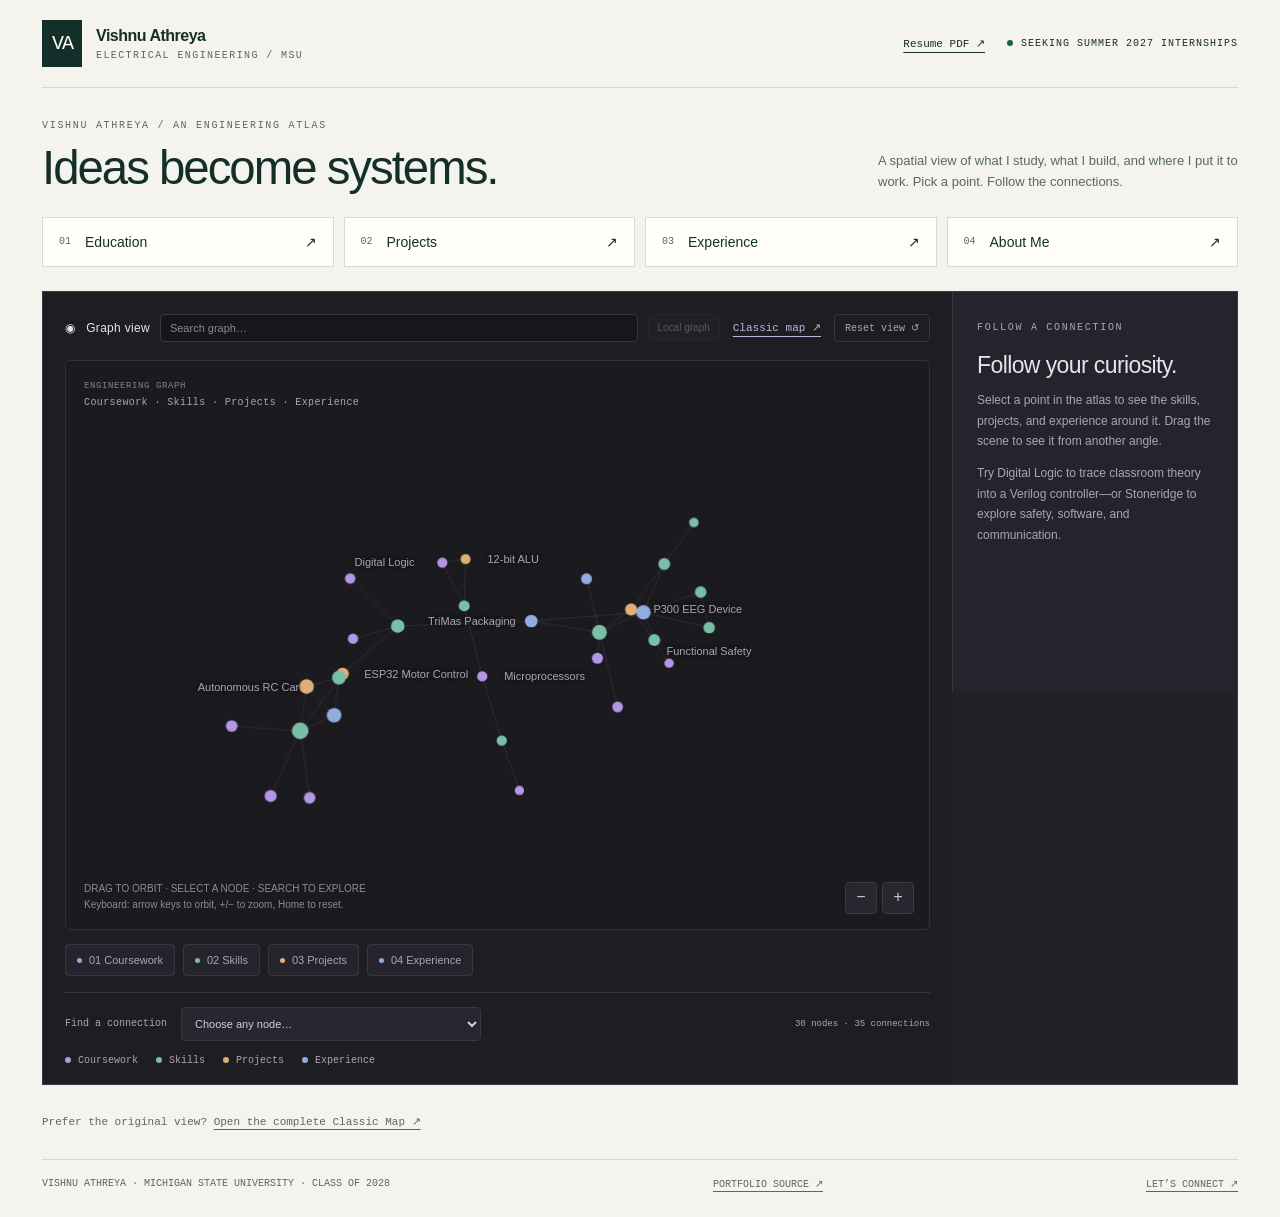
==== commit 9fe07978: "Restyle 3D atlas as an Obsidian-inspired knowledge graph" ====
--- a/index.html
+++ b/index.html
@@ -12,12 +12,12 @@
 
 .header-actions{display:flex;align-items:center;gap:22px}.resume-link{font:11px monospace;text-underline-offset:5px;white-space:nowrap}.toolkit{display:flex;flex-wrap:wrap;gap:10px;list-style:none;padding:0;margin:20px 0 0}.toolkit li{padding:9px 12px;border:1px solid var(--line);font:12px monospace}.role-history{display:block;margin-top:8px;color:var(--muted)}
 @media(max-width:600px){.header-actions{gap:10px}.resume-link{font-size:10px}}
-</style><link rel="stylesheet" href="assets/atlas.css"></head><body>
+</style><link rel="stylesheet" href="assets/atlas.css?v=obsidian-1"></head><body>
 <a class="skip" href="#home">Skip to main content</a><div class="shell"><header class="masthead"><a class="brand" href="#home"><span class="monogram">VA</span><span><strong>Vishnu Athreya</strong><small>ELECTRICAL ENGINEERING / MSU</small></span></a><div class="header-actions"><a class="resume-link" href="assets/Vishnu_Athreya_Resume.pdf" target="_blank" rel="noopener noreferrer">Resume PDF ↗</a><span class="status">SEEKING SUMMER 2027 INTERNSHIPS</span></div></header><div class="intro" id="home-intro"><div><div class="eyebrow">VISHNU ATHREYA / AN ENGINEERING ATLAS</div><h1>Ideas become systems.</h1></div><p>A spatial view of what I study, what I build, and where I put it to work. Pick a point. Follow the connections.</p></div><nav class="route-nav" aria-label="Portfolio pages"><a href="#education"><small>01</small><b>Education</b><span>↗</span></a><a href="#projects"><small>02</small><b>Projects</b><span>↗</span></a><a href="#internships"><small>03</small><b>Experience</b><span>↗</span></a><a href="#about"><small>04</small><b>About Me</b><span>↗</span></a></nav><main id="content">
-<section id="home" class="screen" aria-label="Interactive portfolio map"><div class="map-layout atlas-shell"><div class="map-section"><div class="map-toolbar"><p>EXPLORE THE CONNECTIONS</p><div class="atlas-toolbar-actions"><a class="atlas-mode-link" href="map.html">Classic map ↗</a><button class="reset" id="reset" type="button">Reset view ↺</button></div></div><div class="atlas-stage" id="atlas-stage" tabindex="0" role="region" aria-label="Interactive 3D engineering atlas" aria-describedby="atlas-help">
+<section id="home" class="screen" aria-label="Interactive portfolio map"><div class="map-layout atlas-shell"><div class="map-section"><div class="map-toolbar"><p>◉ &nbsp; Graph view</p><input class="atlas-search" id="atlas-search" type="search" placeholder="Search graph…" aria-label="Search graph nodes"><div class="atlas-toolbar-actions"><button class="atlas-local" id="atlas-local" type="button" aria-pressed="false" disabled>Local graph</button><a class="atlas-mode-link" href="map.html">Classic map ↗</a><button class="reset" id="reset" type="button">Reset view ↺</button></div></div><div class="atlas-stage" id="atlas-stage" tabindex="0" role="region" aria-label="Interactive 3D engineering atlas" aria-describedby="atlas-help">
 <canvas class="atlas-canvas" aria-hidden="true"></canvas><div class="atlas-labels" id="atlas-labels"></div>
-<div class="atlas-stamp">ENGINEERING IN CONTEXT<b>Four constellations. One connected story.</b></div>
-<div class="atlas-help" id="atlas-help">DRAG TO ORBIT · SELECT A POINT TO TRACE<br>Keyboard: arrow keys to orbit, +/− to zoom, Home to reset.</div>
+<div class="atlas-stamp">ENGINEERING GRAPH<b>Coursework · Skills · Projects · Experience</b></div>
+<div class="atlas-help" id="atlas-help">DRAG TO ORBIT · SELECT A NODE · SEARCH TO EXPLORE<br>Keyboard: arrow keys to orbit, +/− to zoom, Home to reset.</div>
 <div class="atlas-zoom"><button id="atlas-zoom-out" type="button" aria-label="Zoom out">−</button><button id="atlas-zoom-in" type="button" aria-label="Zoom in">+</button></div></div>
 <div class="atlas-topics" aria-label="Start exploring"><button type="button" data-atlas-group="Coursework" aria-pressed="false">01 Coursework</button><button type="button" data-atlas-group="Skills" aria-pressed="false">02 Skills</button><button type="button" data-atlas-group="Projects" aria-pressed="false">03 Projects</button><button type="button" data-atlas-group="Experience" aria-pressed="false">04 Experience</button></div>
 <div class="atlas-find"><label for="atlas-picker">Find a connection</label><select id="atlas-picker"><option value="">Choose any node…</option></select><span class="atlas-count" id="atlas-count"></span></div>
@@ -194,4 +194,4 @@
 function route(){const raw=location.hash.slice(1)||'home';const [requested,nodeId]=raw.split('/');const page=routes.includes(requested)?requested:'home';document.querySelectorAll('.screen').forEach(s=>s.hidden=s.id!==page);document.getElementById('home-intro').hidden=page!=='home';document.querySelector('.route-nav').style.marginTop=page==='home'?'0':'24px';document.querySelectorAll('.route-nav a').forEach(a=>{if(a.hash==='#'+page)a.setAttribute('aria-current','page');else a.removeAttribute('aria-current');});document.title='Vishnu Athreya — '+(page==='home'?'Engineering in context':page==='about'?'About Me':page==='internships'?'Experience':page[0].toUpperCase()+page.slice(1));if(page==='home'){pinned=byId[nodeId]?nodeId:null;hovered=null;focused=null;render();requestAnimationFrame(draw);}const target=page==='home'?document.querySelector('#home-intro h1'):document.querySelector('#'+page+' h1');target.setAttribute('tabindex','-1');target.focus({preventScroll:true});window.scrollTo(0,0);}
 window.portfolioMap={nodes,edges,getSelection:()=>pinned||hovered||focused,getPinned:()=>pinned,select(id){pinned=byId[id]?id:null;hovered=null;focused=null;render();},preview(id){hovered=byId[id]?id:null;render();}};
 window.addEventListener('hashchange',route);new ResizeObserver(()=>requestAnimationFrame(draw)).observe(network);route();render();
-</script><script src="assets/atlas.js"></script></body></html>
+</script><script src="assets/atlas.js?v=obsidian-1"></script></body></html>
--- a/assets/atlas.css
+++ b/assets/atlas.css
@@ -41,3 +41,37 @@
 @media(max-width:600px){.intro h1{font-size:36px;letter-spacing:-1.5px}.atlas-shell .map-section{padding:12px}.atlas-stage{height:440px}.atlas-shell .map-toolbar{gap:12px;margin-bottom:12px}.atlas-shell .map-toolbar p{max-width:none;font-size:9px}.atlas-toolbar-actions{gap:13px}.atlas-mode-link{font-size:10px}.atlas-stamp{left:11px;top:11px;font-size:8px}.atlas-stamp b{font-size:10px}.atlas-help{left:11px;bottom:13px;right:95px;font-size:8px}.atlas-zoom{bottom:11px;right:10px}.atlas-zoom button{width:30px;height:30px}.atlas-node{font-size:9px;max-width:155px;min-height:28px;padding-right:6px}.atlas-topics{gap:6px}.atlas-topics button{font-size:9px;padding:8px}.atlas-find{gap:8px}.atlas-find label{width:100%}.atlas-find select{max-width:none}.atlas-count{width:100%;margin:4px 0 0}.atlas-legacy{font-size:10px}.atlas-shell .legend{font-size:9px;gap:10px}}
 @media(prefers-reduced-motion:reduce){.atlas-node{transition:none}}
 @media print{.atlas-shell{display:none}.atlas-legacy{display:block}}
+
+/* A quiet graph workspace, inspired by Obsidian's Graph View. */
+.atlas-shell{--ink:#e5e3eb;--muted:#aaa6b4;--line:#38363f;--paper:#222126;--hover:#2e2938;--panel:#25232b;--course:#b396e5;--skill:#79bea7;--project:#dfb076;--experience:#8faddf;--green:#b8a0ec;--focus:#b8a0ec;background:var(--paper);border-color:var(--line);color:var(--ink)}
+.atlas-shell .map-section{background:#1e1d22}
+.atlas-shell .map-toolbar p{letter-spacing:.3px;text-transform:none;font:12px Arial,Helvetica,sans-serif;color:var(--ink)}
+.atlas-shell .inspector{background:#25232b;min-height:400px}
+.atlas-shell .inspector h2{font-size:23px;letter-spacing:-.6px}
+.atlas-shell .inspector .connection-list li{border-color:var(--line)}
+.atlas-shell .reset{color:var(--muted);border-radius:4px}
+.atlas-mode-link{color:#c3b2e6}
+.atlas-toolbar-actions{gap:13px;flex-wrap:wrap}
+.atlas-stage{background:#1b1a1f;border-color:#333138;border-radius:5px;height:570px}
+.atlas-stamp{color:#85818d;letter-spacing:.6px}
+.atlas-stamp b{color:#aaa6b4;font-size:10px}
+.atlas-node{color:#aaa6b4;font-size:11px;padding-left:13px}
+.atlas-node::before{display:none}
+.atlas-node.has-label{border-color:transparent;background:transparent;box-shadow:none;text-shadow:0 1px 5px #1b1a1f,0 -1px 5px #1b1a1f}
+.atlas-node.is-selected{color:#f1ecff;background:transparent;border-color:transparent;box-shadow:none}
+.atlas-node.is-dim{opacity:.17}
+.atlas-node:hover{color:#eee8fb}
+.atlas-help{font-family:Arial,Helvetica,sans-serif;font-size:10px;letter-spacing:0;color:#8e8998}
+.atlas-zoom button{border-radius:4px;background:#28262e;color:#c9c3d4;border-color:#3c3945}
+.atlas-topics button{border-radius:4px;background:#25232b;font-family:Arial,Helvetica,sans-serif;font-size:11px}
+.atlas-topics button:hover,.atlas-topics button[aria-pressed=true]{border-color:#776094;background:#332b40;color:#eee7fa}
+.atlas-find select{border-radius:4px;background:#28262e;color:#d4ccdf}
+.atlas-search{border:1px solid var(--line);border-radius:4px;padding:7px 9px;background:#17161b;color:#e5e3eb;font:11px Arial,Helvetica,sans-serif;min-width:120px;width:180px;max-width:100%;flex:1}
+.atlas-search::placeholder{color:#8c8796}
+.atlas-search:focus-visible{outline:2px solid #b396e5;outline-offset:2px}
+.atlas-local{border:1px solid var(--line);background:#29262f;color:#c6becf;border-radius:4px;padding:7px 9px;font:10px Arial,Helvetica,sans-serif;cursor:pointer}
+.atlas-local[aria-pressed=true]{border-color:#9676c6;background:#3c304e;color:#ede2ff}
+.atlas-local:disabled{opacity:.35;cursor:default}
+@media(min-width:1500px){.atlas-stage{height:600px}}
+@media(max-width:1100px){.atlas-stage{height:550px}.atlas-shell .inspector{min-height:0}}
+@media(max-width:600px){.atlas-stage{height:390px}.atlas-shell .map-toolbar{gap:10px}.atlas-shell .map-toolbar p{font-size:11px}.atlas-search{width:130px}.atlas-toolbar-actions{width:100%;justify-content:space-between;gap:8px}.atlas-node{font-size:10px}.atlas-help{font-size:9px}.atlas-stamp{font-size:8px}.atlas-stamp b{font-size:9px}}
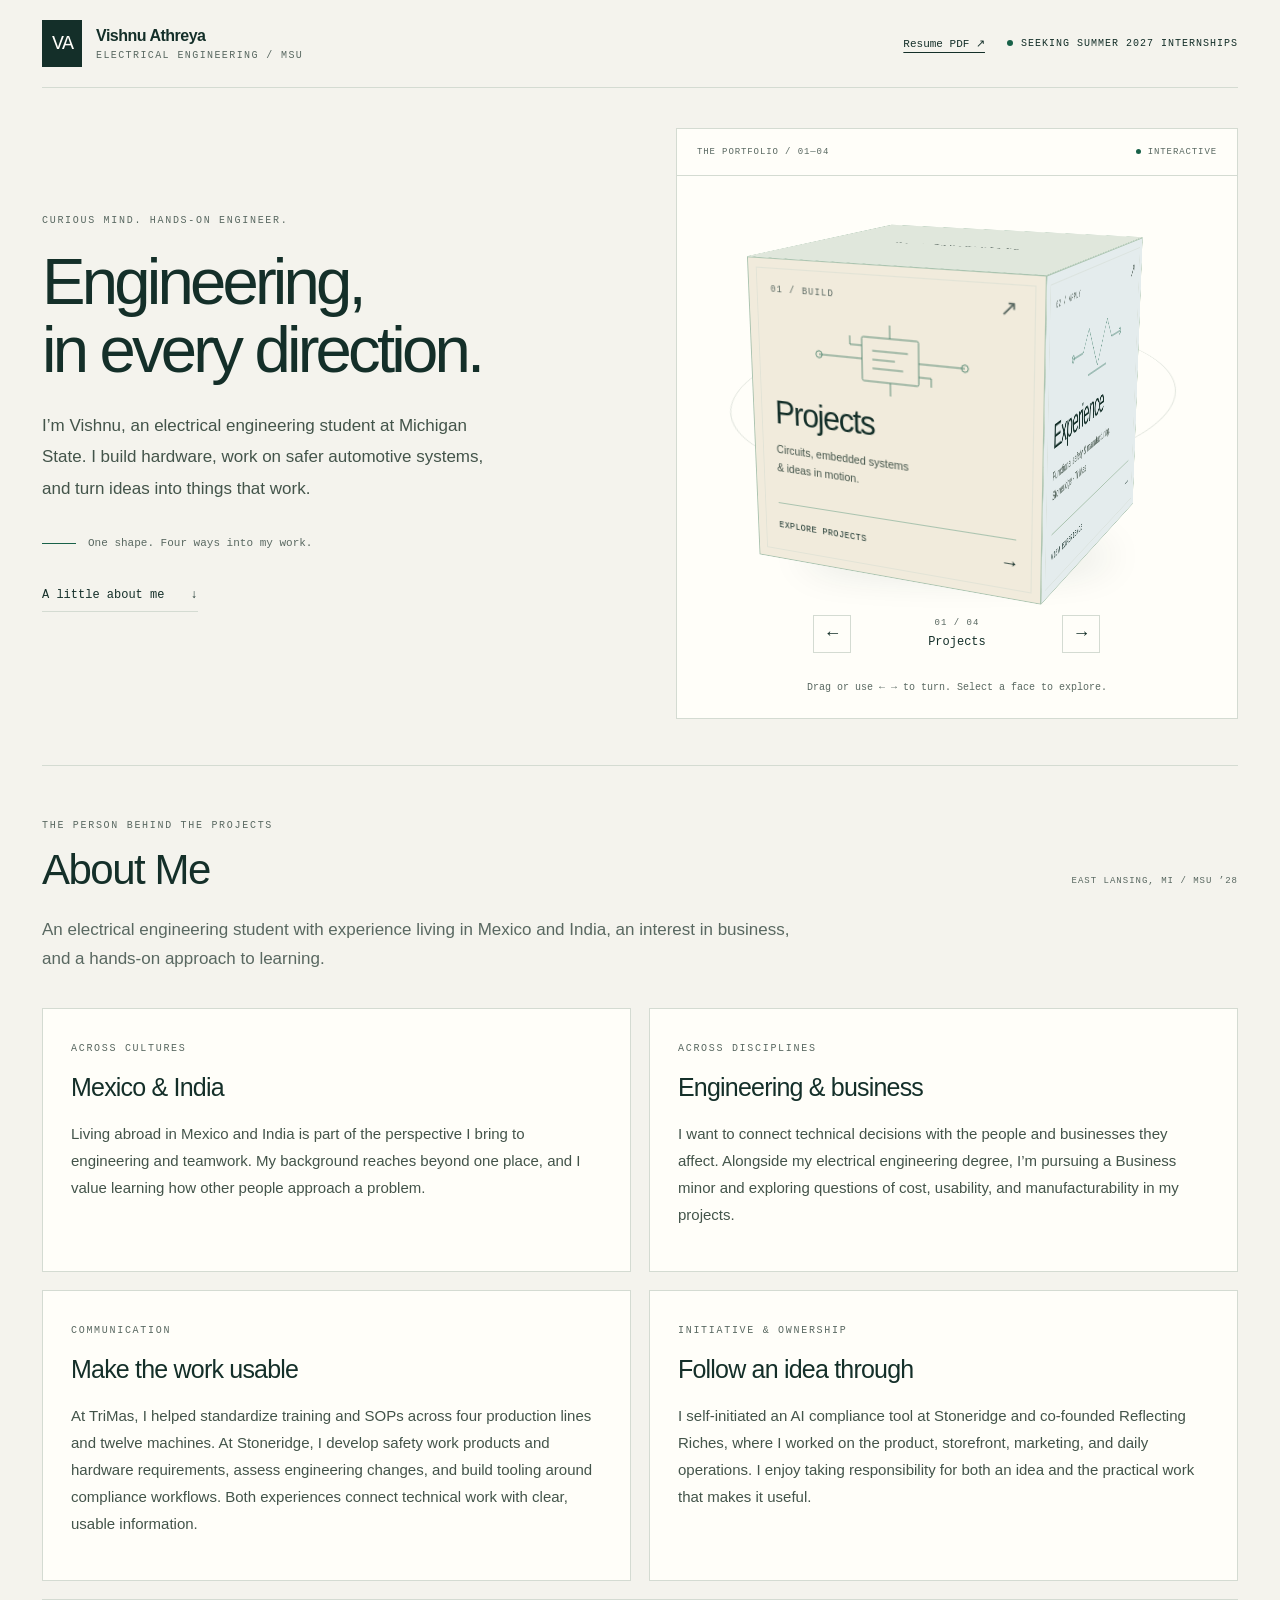
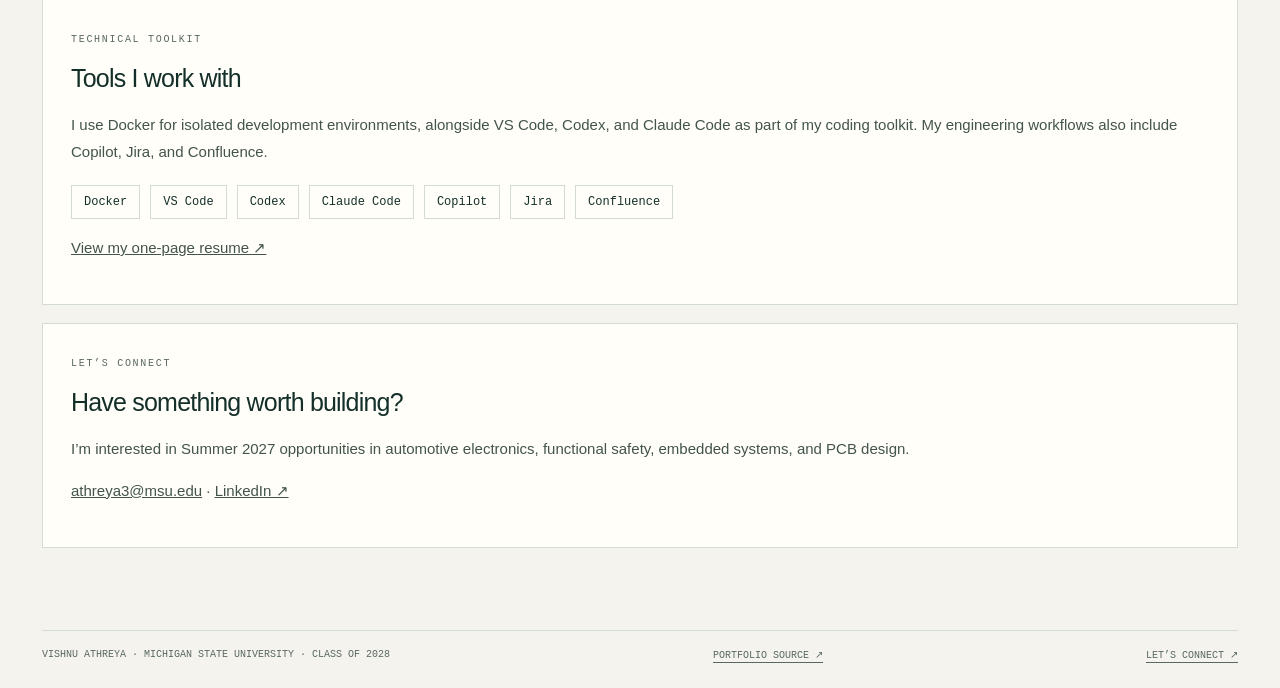
==== commit 58f43edd: "Make interactive portfolio cube the homepage gateway" ====
--- a/index.html
+++ b/index.html
@@ -1,4 +1,4 @@
-<!DOCTYPE html><html lang="en"><head><meta charset="utf-8"><meta name="viewport" content="width=device-width,initial-scale=1"><meta name="description" content="Vishnu Athreya's electrical engineering portfolio: functional safety, hardware requirements, PCB design, ESP32 motor control, and AI-enabled engineering tools."><meta name="color-scheme" content="light dark"><title>Vishnu Athreya — Engineering in context</title><style>
+<!DOCTYPE html><html lang="en"><head><meta charset="utf-8"><meta name="viewport" content="width=device-width,initial-scale=1"><meta name="description" content="Vishnu Athreya's electrical engineering portfolio: functional safety, hardware requirements, PCB design, ESP32 motor control, and AI-enabled engineering tools."><meta name="color-scheme" content="light dark"><title>Vishnu Athreya — Electrical Engineering</title><style>
 :root{--bg:#f4f3ed;--paper:#fffef9;--ink:#142f29;--muted:#596861;--line:#d4dbd2;--green:#186149;--course:#7b5d98;--skill:#1c745e;--project:#a46822;--experience:#38699a;--hover:#ecf2e9;--ring:#aac3af;--panel:#eff2e9;--rule:#d0d9cc;--body:#43544a;--proof:#e8eee3;--done-bg:#e9efe5;--ongoing:#755019;--ongoing-bg:#f3ead8;--on-ink:#fffef9;--on-ink-muted:#bdcec4;--wire:#c2cec4;--focus:#a46822}
 @media (prefers-color-scheme:dark){:root:not([data-theme="light"]){--bg:#0f1a17;--paper:#15221e;--ink:#e4ece6;--muted:#9aaba2;--line:#2b3a34;--green:#5fbf95;--course:#b59ad0;--skill:#5cc4a6;--project:#d99a4e;--experience:#7aa7d6;--hover:#1d2e28;--ring:#3c5a4c;--panel:#18261f;--rule:#2e3f37;--body:#bccac2;--proof:#1a2923;--done-bg:#1c3129;--ongoing:#e2b36f;--ongoing-bg:#33291a;--on-ink:#0f1a17;--on-ink-muted:#3c5a4c;--wire:#3a4c44;--focus:#d99a4e;color-scheme:dark}}
 :root[data-theme="dark"]{--bg:#0f1a17;--paper:#15221e;--ink:#e4ece6;--muted:#9aaba2;--line:#2b3a34;--green:#5fbf95;--course:#b59ad0;--skill:#5cc4a6;--project:#d99a4e;--experience:#7aa7d6;--hover:#1d2e28;--ring:#3c5a4c;--panel:#18261f;--rule:#2e3f37;--body:#bccac2;--proof:#1a2923;--done-bg:#1c3129;--ongoing:#e2b36f;--ongoing-bg:#33291a;--on-ink:#0f1a17;--on-ink-muted:#3c5a4c;--wire:#3a4c44;--focus:#d99a4e;color-scheme:dark}
@@ -12,17 +12,68 @@
 
 .header-actions{display:flex;align-items:center;gap:22px}.resume-link{font:11px monospace;text-underline-offset:5px;white-space:nowrap}.toolkit{display:flex;flex-wrap:wrap;gap:10px;list-style:none;padding:0;margin:20px 0 0}.toolkit li{padding:9px 12px;border:1px solid var(--line);font:12px monospace}.role-history{display:block;margin-top:8px;color:var(--muted)}
 @media(max-width:600px){.header-actions{gap:10px}.resume-link{font-size:10px}}
-</style><link rel="stylesheet" href="assets/atlas.css?v=obsidian-1"></head><body>
-<a class="skip" href="#home">Skip to main content</a><div class="shell"><header class="masthead"><a class="brand" href="#home"><span class="monogram">VA</span><span><strong>Vishnu Athreya</strong><small>ELECTRICAL ENGINEERING / MSU</small></span></a><div class="header-actions"><a class="resume-link" href="assets/Vishnu_Athreya_Resume.pdf" target="_blank" rel="noopener noreferrer">Resume PDF ↗</a><span class="status">SEEKING SUMMER 2027 INTERNSHIPS</span></div></header><div class="intro" id="home-intro"><div><div class="eyebrow">VISHNU ATHREYA / AN ENGINEERING ATLAS</div><h1>Ideas become systems.</h1></div><p>A spatial view of what I study, what I build, and where I put it to work. Pick a point. Follow the connections.</p></div><nav class="route-nav" aria-label="Portfolio pages"><a href="#education"><small>01</small><b>Education</b><span>↗</span></a><a href="#projects"><small>02</small><b>Projects</b><span>↗</span></a><a href="#internships"><small>03</small><b>Experience</b><span>↗</span></a><a href="#about"><small>04</small><b>About Me</b><span>↗</span></a></nav><main id="content">
-<section id="home" class="screen" aria-label="Interactive portfolio map"><div class="map-layout atlas-shell"><div class="map-section"><div class="map-toolbar"><p>◉ &nbsp; Graph view</p><input class="atlas-search" id="atlas-search" type="search" placeholder="Search graph…" aria-label="Search graph nodes"><div class="atlas-toolbar-actions"><button class="atlas-local" id="atlas-local" type="button" aria-pressed="false" disabled>Local graph</button><a class="atlas-mode-link" href="map.html">Classic map ↗</a><button class="reset" id="reset" type="button">Reset view ↺</button></div></div><div class="atlas-stage" id="atlas-stage" tabindex="0" role="region" aria-label="Interactive 3D engineering atlas" aria-describedby="atlas-help">
-<canvas class="atlas-canvas" aria-hidden="true"></canvas><div class="atlas-labels" id="atlas-labels"></div>
-<div class="atlas-stamp">ENGINEERING GRAPH<b>Coursework · Skills · Projects · Experience</b></div>
-<div class="atlas-help" id="atlas-help">DRAG TO ORBIT · SELECT A NODE · SEARCH TO EXPLORE<br>Keyboard: arrow keys to orbit, +/− to zoom, Home to reset.</div>
-<div class="atlas-zoom"><button id="atlas-zoom-out" type="button" aria-label="Zoom out">−</button><button id="atlas-zoom-in" type="button" aria-label="Zoom in">+</button></div></div>
-<div class="atlas-topics" aria-label="Start exploring"><button type="button" data-atlas-group="Coursework" aria-pressed="false">01 Coursework</button><button type="button" data-atlas-group="Skills" aria-pressed="false">02 Skills</button><button type="button" data-atlas-group="Projects" aria-pressed="false">03 Projects</button><button type="button" data-atlas-group="Experience" aria-pressed="false">04 Experience</button></div>
-<div class="atlas-find"><label for="atlas-picker">Find a connection</label><select id="atlas-picker"><option value="">Choose any node…</option></select><span class="atlas-count" id="atlas-count"></span></div>
-<div class="network" id="network" hidden><svg class="wires" id="wires" aria-hidden="true"></svg></div><div class="legend"><span style="--dot:var(--course)">Coursework</span><span style="--dot:var(--skill)">Skills</span><span style="--dot:var(--project)">Projects</span><span style="--dot:var(--experience)">Experience</span></div></div><aside class="inspector" id="inspector" aria-label="Connection details"></aside></div><p class="atlas-legacy">Prefer the original view? <a href="map.html">Open the complete Classic Map ↗</a></p><span id="announcement" class="sr-only" aria-live="polite"></span></section>
-<section id="education" class="screen page" hidden><a class="back" href="#home">← Back to the map</a><h1>Education</h1><p class="lede">The foundations behind my engineering work.</p><div class="edu-block">
+</style><link rel="stylesheet" href="assets/gateway.css?v=1"></head><body>
+<a class="skip" href="#home">Skip to main content</a><div class="shell"><header class="masthead"><a class="brand" href="#home"><span class="monogram">VA</span><span><strong>Vishnu Athreya</strong><small>ELECTRICAL ENGINEERING / MSU</small></span></a><div class="header-actions"><a class="resume-link" href="assets/Vishnu_Athreya_Resume.pdf" target="_blank" rel="noopener noreferrer">Resume PDF ↗</a><span class="status">SEEKING SUMMER 2027 INTERNSHIPS</span></div></header>
+<main id="content">
+<section id="home" class="screen" aria-label="Portfolio home">
+<div class="gateway-hero">
+  <div class="gateway-intro">
+    <div class="eyebrow">CURIOUS MIND. HANDS-ON ENGINEER.</div>
+    <h1>Engineering,<br>in every direction.</h1>
+    <p class="gateway-lede">I’m Vishnu, an electrical engineering student at Michigan State. I build hardware, work on safer automotive systems, and turn ideas into things that work.</p>
+    <p class="gateway-invite"><span class="invite-line" aria-hidden="true"></span> One shape. Four ways into my work.</p>
+    <a class="about-jump" href="#about">A little about me <span aria-hidden="true">↓</span></a>
+  </div>
+  <div class="gateway-workspace">
+    <div class="gateway-caption"><span>THE PORTFOLIO / 01—04</span><span class="live-dot">INTERACTIVE</span></div>
+    <div class="shape-stage" id="shape-stage" role="region" tabindex="0" aria-label="Rotatable portfolio navigation" aria-describedby="shape-help">
+      <div class="shape-orbit" aria-hidden="true"></div>
+      <div class="shape-shadow" aria-hidden="true"></div>
+      <div class="portfolio-cube" id="portfolio-cube">
+        <a class="cube-face face-projects" data-face="0" href="#projects" aria-label="Open Projects">
+          <span class="face-top"><span>01 / BUILD</span><span aria-hidden="true">↗</span></span>
+          <svg class="face-diagram" viewBox="0 0 200 80" aria-hidden="true"><path d="M10 40H65M135 40H190M100 0V15M100 65V80M50 15V25H65M150 65V55H135"/><rect x="65" y="15" width="70" height="50" rx="2"/><path d="M78 30H122M78 40H106M78 50H116"/><circle cx="10" cy="40" r="4"/><circle cx="190" cy="40" r="4"/></svg>
+          <span class="face-title">Projects</span>
+          <span class="face-description">Circuits, embedded systems<br>&amp; ideas in motion.</span>
+          <span class="face-enter">EXPLORE PROJECTS <span aria-hidden="true">→</span></span>
+        </a>
+        <a class="cube-face face-experience" data-face="1" href="#internships" tabindex="-1" aria-label="Open Experience">
+          <span class="face-top"><span>02 / APPLY</span><span aria-hidden="true">↗</span></span>
+          <svg class="face-diagram" viewBox="0 0 200 80" aria-hidden="true"><path d="M10 40H45L65 15L100 65L135 15L155 40H190"/><circle cx="10" cy="40" r="4"/><circle cx="190" cy="40" r="4"/><path d="M65 70H135"/></svg>
+          <span class="face-title">Experience</span>
+          <span class="face-description">Functional safety &amp; manufacturing.<br>Stoneridge · TriMas</span>
+          <span class="face-enter">VIEW EXPERIENCE <span aria-hidden="true">→</span></span>
+        </a>
+        <a class="cube-face face-education" data-face="2" href="#education" tabindex="-1" aria-label="Open Education">
+          <span class="face-top"><span>03 / LEARN</span><span aria-hidden="true">↗</span></span>
+          <svg class="face-diagram" viewBox="0 0 200 80" aria-hidden="true"><path d="M15 30L100 5L185 30L100 55ZM45 40V60Q100 90 155 60V40M180 32V65"/></svg>
+          <span class="face-title">Education</span>
+          <span class="face-description">Electrical engineering at MSU.<br>The foundations behind the work.</span>
+          <span class="face-enter">VIEW EDUCATION <span aria-hidden="true">→</span></span>
+        </a>
+        <a class="cube-face face-map" data-face="3" href="map.html" tabindex="-1" aria-label="Open Classic Map">
+          <span class="face-top"><span>04 / CONNECT</span><span aria-hidden="true">↗</span></span>
+          <svg class="face-diagram" viewBox="0 0 200 80" aria-hidden="true"><path d="M20 40L75 15L125 60L180 25M20 40L125 60M75 15L180 25"/><circle cx="20" cy="40" r="6"/><circle cx="75" cy="15" r="6"/><circle cx="125" cy="60" r="6"/><circle cx="180" cy="25" r="6"/></svg>
+          <span class="face-title">Classic Map</span>
+          <span class="face-description">Follow the connections between<br>what I learn, build &amp; do.</span>
+          <span class="face-enter">OPEN THE MAP <span aria-hidden="true">→</span></span>
+        </a>
+        <div class="cube-cap cube-top" aria-hidden="true"><span>VA / ENGINEERING</span></div>
+        <div class="cube-cap cube-bottom" aria-hidden="true"></div>
+      </div>
+    </div>
+    <div class="shape-controls" aria-label="Rotate portfolio shape">
+      <button id="shape-prev" type="button" aria-label="Rotate to previous face">←</button>
+      <p id="shape-position" aria-live="polite" aria-atomic="true"><span>01 / 04</span> Projects</p>
+      <button id="shape-next" type="button" aria-label="Rotate to next face">→</button>
+    </div>
+    <p class="shape-help" id="shape-help">Drag or use ← → to turn. Select a face to explore.</p>
+  </div>
+</div>
+<section id="about" class="about-home" aria-labelledby="about-heading">
+<div class="about-heading"><div><span class="eyebrow">THE PERSON BEHIND THE PROJECTS</span><h2 id="about-heading">About Me</h2></div><span class="about-coordinate" aria-hidden="true">EAST LANSING, MI / MSU ’28</span></div>
+<p class="lede">An electrical engineering student with experience living in Mexico and India, an interest in business, and a hands-on approach to learning.</p><div class="story-grid"><article class="story"><span class="eyebrow">Across cultures</span><h3>Mexico &amp; India</h3><p>Living abroad in Mexico and India is part of the perspective I bring to engineering and teamwork. My background reaches beyond one place, and I value learning how other people approach a problem.</p></article><article class="story"><span class="eyebrow">Across disciplines</span><h3>Engineering &amp; business</h3><p>I want to connect technical decisions with the people and businesses they affect. Alongside my electrical engineering degree, I’m pursuing a Business minor and exploring questions of cost, usability, and manufacturability in my projects.</p></article><article class="story"><span class="eyebrow">Communication</span><h3>Make the work usable</h3><p>At TriMas, I helped standardize training and SOPs across four production lines and twelve machines. At Stoneridge, I develop safety work products and hardware requirements, assess engineering changes, and build tooling around compliance workflows. Both experiences connect technical work with clear, usable information.</p></article><article class="story"><span class="eyebrow">Initiative &amp; ownership</span><h3>Follow an idea through</h3><p>I self-initiated an AI compliance tool at Stoneridge and co-founded Reflecting Riches, where I worked on the product, storefront, marketing, and daily operations. I enjoy taking responsibility for both an idea and the practical work that makes it useful.</p></article></div><article class="story"><span class="eyebrow">Technical toolkit</span><h3>Tools I work with</h3><p>I use Docker for isolated development environments, alongside VS Code, Codex, and Claude Code as part of my coding toolkit. My engineering workflows also include Copilot, Jira, and Confluence.</p><ul class="toolkit"><li>Docker</li><li>VS Code</li><li>Codex</li><li>Claude Code</li><li>Copilot</li><li>Jira</li><li>Confluence</li></ul><p><a href="assets/Vishnu_Athreya_Resume.pdf" target="_blank" rel="noopener noreferrer">View my one-page resume ↗</a></p></article><article class="story"><span class="eyebrow">Let’s connect</span><h3>Have something worth building?</h3><p>I’m interested in Summer 2027 opportunities in automotive electronics, functional safety, embedded systems, and PCB design.</p><p><a href="mailto:athreya3@msu.edu">athreya3@msu.edu</a> · <a href="https://www.linkedin.com/in/vishnuathreya/" target="_blank" rel="noopener noreferrer">LinkedIn ↗</a></p></article></section></section>
+<section id="education" class="screen page" hidden><a class="back" href="#home">← Back to home</a><h1>Education</h1><p class="lede">The foundations behind my engineering work.</p><div class="edu-block">
 <div class="edu-main">
 <div class="entry-title">Michigan State University</div>
 <div class="entry-sub">B.S. Electrical Engineering — Smart Devices &amp; Robotics concentration · Business minor</div>
@@ -31,8 +82,8 @@
 <div class="edu-stat"><div class="k">GPA</div><div class="v">3.7</div></div>
 <div class="edu-stat"><div class="k">Grad.</div><div class="v">2028</div></div>
 </div>
-</div><h2 class="course-heading">In progress <span>Fall 2026 · 13 credits</span></h2><div class="course-list"><article class="course-card"><span class="eyebrow">ECE 302 · 3 credits</span><h3>Electronic Circuits</h3><span class="course-status ongoing">In progress</span><a href="#home/electronic">Explore connections ↗</a></article><article class="course-card"><span class="eyebrow">ECE 303 · 1 credit</span><h3>Electronics Laboratory</h3><span class="course-status ongoing">In progress</span><a href="#home/electronicslab">Explore connections ↗</a></article><article class="course-card"><span class="eyebrow">ECE 305 · 4 credits</span><h3>Electromagnetic Fields &amp; Waves I</h3><span class="course-status ongoing">In progress</span><a href="#home/fields">Explore connections ↗</a></article><article class="course-card"><span class="eyebrow">ECE 390 · 1 credit</span><h3>Ethics, Professionalism and Contemporary Issues</h3><span class="course-status ongoing">In progress</span><a href="#home/ethics">Explore connections ↗</a></article><article class="course-card"><span class="eyebrow">ECE 331 · 4 credits</span><h3>Microprocessors &amp; Digital Systems</h3><span class="course-status ongoing">In progress</span><a href="#home/micro">Explore connections ↗</a></article></div><h2 class="course-heading">Completed electrical engineering coursework</h2><div class="course-list"><article class="course-card"><span class="eyebrow">ECE 201</span><h3>Circuits and Systems I</h3><span class="course-status">Completed</span></article><article class="course-card"><span class="eyebrow">ECE 202</span><h3>Circuits and Systems II</h3><span class="course-status">Completed</span></article><article class="course-card"><span class="eyebrow">ECE 203</span><h3>Electric Circuits and Systems Laboratory</h3><span class="course-status">Completed</span></article><article class="course-card"><span class="eyebrow">ECE 230</span><h3>Digital Logic Fundamentals</h3><span class="course-status">Completed</span></article><article class="course-card"><span class="eyebrow">ECE 280</span><h3>Electrical Engineering Analysis</h3><span class="course-status">Completed</span></article></div><h2 class="course-heading">Completed college foundations</h2><div class="course-list"><article class="course-card"><span class="eyebrow">CEM 141</span><h3>General Chemistry</h3><span class="course-status">Completed</span></article><article class="course-card"><span class="eyebrow">EGR 100</span><h3>Introduction to Engineering Design</h3><span class="course-status">Completed</span></article><article class="course-card"><span class="eyebrow">CSE 220</span><h3>Programming in C</h3><span class="course-status">Completed</span></article><article class="course-card"><span class="eyebrow">MTH 132</span><h3>Calculus I</h3><span class="course-status">Completed</span></article><article class="course-card"><span class="eyebrow">MTH 133</span><h3>Calculus II</h3><span class="course-status">Completed</span></article><article class="course-card"><span class="eyebrow">MTH 234</span><h3>Multivariable Calculus</h3><span class="course-status">Completed</span></article><article class="course-card"><span class="eyebrow">MTH 235</span><h3>Differential Equations</h3><span class="course-status">Completed</span></article><article class="course-card"><span class="eyebrow">PHY 183</span><h3>Physics for Scientists &amp; Engineers I</h3><span class="course-status">Completed</span></article><article class="course-card"><span class="eyebrow">PHY 184</span><h3>Physics for Scientists &amp; Engineers II</h3><span class="course-status">Completed</span></article></div><h2 class="course-heading">Completed university requirements</h2><article class="story"><ul class="spec-list"><li>Writing, Rhetoric and American Cultures (WRA)</li><li>Integrative Studies in Arts and Humanities (IAH)</li><li>Integrative Studies in Social Science (ISS)</li><li>Bioscience requirement</li></ul></article></section>
-<section id="projects" class="screen page" hidden><a class="back" href="#home">← Back to the map</a><h1>Projects</h1><p class="lede">From circuit layouts to motor control and assistive communication—building, testing, and learning through hardware and software.</p><div class="entry">
+</div><h2 class="course-heading">In progress <span>Fall 2026 · 13 credits</span></h2><div class="course-list"><article class="course-card"><span class="eyebrow">ECE 302 · 3 credits</span><h3>Electronic Circuits</h3><span class="course-status ongoing">In progress</span><a href="map.html#home/electronic">Explore connections ↗</a></article><article class="course-card"><span class="eyebrow">ECE 303 · 1 credit</span><h3>Electronics Laboratory</h3><span class="course-status ongoing">In progress</span><a href="map.html#home/electronicslab">Explore connections ↗</a></article><article class="course-card"><span class="eyebrow">ECE 305 · 4 credits</span><h3>Electromagnetic Fields &amp; Waves I</h3><span class="course-status ongoing">In progress</span><a href="map.html#home/fields">Explore connections ↗</a></article><article class="course-card"><span class="eyebrow">ECE 390 · 1 credit</span><h3>Ethics, Professionalism and Contemporary Issues</h3><span class="course-status ongoing">In progress</span><a href="map.html#home/ethics">Explore connections ↗</a></article><article class="course-card"><span class="eyebrow">ECE 331 · 4 credits</span><h3>Microprocessors &amp; Digital Systems</h3><span class="course-status ongoing">In progress</span><a href="map.html#home/micro">Explore connections ↗</a></article></div><h2 class="course-heading">Completed electrical engineering coursework</h2><div class="course-list"><article class="course-card"><span class="eyebrow">ECE 201</span><h3>Circuits and Systems I</h3><span class="course-status">Completed</span></article><article class="course-card"><span class="eyebrow">ECE 202</span><h3>Circuits and Systems II</h3><span class="course-status">Completed</span></article><article class="course-card"><span class="eyebrow">ECE 203</span><h3>Electric Circuits and Systems Laboratory</h3><span class="course-status">Completed</span></article><article class="course-card"><span class="eyebrow">ECE 230</span><h3>Digital Logic Fundamentals</h3><span class="course-status">Completed</span></article><article class="course-card"><span class="eyebrow">ECE 280</span><h3>Electrical Engineering Analysis</h3><span class="course-status">Completed</span></article></div><h2 class="course-heading">Completed college foundations</h2><div class="course-list"><article class="course-card"><span class="eyebrow">CEM 141</span><h3>General Chemistry</h3><span class="course-status">Completed</span></article><article class="course-card"><span class="eyebrow">EGR 100</span><h3>Introduction to Engineering Design</h3><span class="course-status">Completed</span></article><article class="course-card"><span class="eyebrow">CSE 220</span><h3>Programming in C</h3><span class="course-status">Completed</span></article><article class="course-card"><span class="eyebrow">MTH 132</span><h3>Calculus I</h3><span class="course-status">Completed</span></article><article class="course-card"><span class="eyebrow">MTH 133</span><h3>Calculus II</h3><span class="course-status">Completed</span></article><article class="course-card"><span class="eyebrow">MTH 234</span><h3>Multivariable Calculus</h3><span class="course-status">Completed</span></article><article class="course-card"><span class="eyebrow">MTH 235</span><h3>Differential Equations</h3><span class="course-status">Completed</span></article><article class="course-card"><span class="eyebrow">PHY 183</span><h3>Physics for Scientists &amp; Engineers I</h3><span class="course-status">Completed</span></article><article class="course-card"><span class="eyebrow">PHY 184</span><h3>Physics for Scientists &amp; Engineers II</h3><span class="course-status">Completed</span></article></div><h2 class="course-heading">Completed university requirements</h2><article class="story"><ul class="spec-list"><li>Writing, Rhetoric and American Cultures (WRA)</li><li>Integrative Studies in Arts and Humanities (IAH)</li><li>Integrative Studies in Social Science (ISS)</li><li>Bioscience requirement</li></ul></article><a class="back back-bottom" href="#home">← Back to home</a></section>
+<section id="projects" class="screen page" hidden><a class="back" href="#home">← Back to home</a><h1>Projects</h1><p class="lede">From circuit layouts to motor control and assistive communication—building, testing, and learning through hardware and software.</p><div class="entry">
 <div class="entry-head">
 <span class="entry-title">Electrical Design Lead + Testing Team Member</span>
 <span class="entry-date">Nov 2025 – present</span>
@@ -79,8 +130,8 @@
 <li>Produced organic social content and managed daily operations — fulfillment, inventory, customer support — tracking engagement and sales metrics weekly to refine strategy.</li>
 </ul>
 
-</article></section>
-<section id="internships" class="screen page" hidden><a class="back" href="#home">← Back to the map</a><h1>Experience</h1><p class="lede">Functional safety, hardware requirements, engineering change analysis, and automation improvements across automotive systems and manufacturing.</p><div aria-label="Engineering impact highlights" class="proof-grid">
+</article><a class="back back-bottom" href="#home">← Back to home</a></section>
+<section id="internships" class="screen page" hidden><a class="back" href="#home">← Back to home</a><h1>Experience</h1><p class="lede">Functional safety, hardware requirements, engineering change analysis, and automation improvements across automotive systems and manufacturing.</p><div aria-label="Engineering impact highlights" class="proof-grid">
 <div class="proof"><span class="proof-label">Stoneridge · Standards comparison</span><strong>83% less time</strong><span>Led development and deployment of a Copilot compliance assistant integrating engineering standards and enterprise knowledge.</span></div>
 <div class="proof"><span class="proof-label">Stoneridge · Document retrieval</span><strong>75% fewer searches</strong><span>Reduced manual documentation searches with the same AI-enabled compliance workflow.</span></div>
 <div class="proof"><span class="proof-label">TriMas · Quality improvement</span><strong>50% fewer rejects</strong><span>Diagnosed false suction rejects, standardized pushdown distance, and updated HMI/PLC logic.</span></div>
@@ -136,62 +187,5 @@
 </section><section class="detail-section">
 <h3>NPD trials</h3>
 <p>I also ran root-cause analysis and troubleshooting on New Product Development (NPD) trials for highly automated machinery, working to improve in-house production capability as new lines were brought up.</p>
-</section></details></section>
-<section id="about" class="screen page" hidden><a class="back" href="#home">← Back to the map</a><h1>About Me</h1><p class="lede">An electrical engineering student with experience living in Mexico and India, an interest in business, and a hands-on approach to learning.</p><div class="story-grid"><article class="story"><span class="eyebrow">Across cultures</span><h2>Mexico &amp; India</h2><p>Living abroad in Mexico and India is part of the perspective I bring to engineering and teamwork. My background reaches beyond one place, and I value learning how other people approach a problem.</p></article><article class="story"><span class="eyebrow">Across disciplines</span><h2>Engineering &amp; business</h2><p>I want to connect technical decisions with the people and businesses they affect. Alongside my electrical engineering degree, I’m pursuing a Business minor and exploring questions of cost, usability, and manufacturability in my projects.</p></article><article class="story"><span class="eyebrow">Communication</span><h2>Make the work usable</h2><p>At TriMas, I helped standardize training and SOPs across four production lines and twelve machines. At Stoneridge, I develop safety work products and hardware requirements, assess engineering changes, and build tooling around compliance workflows. Both experiences connect technical work with clear, usable information.</p></article><article class="story"><span class="eyebrow">Initiative &amp; ownership</span><h2>Follow an idea through</h2><p>I self-initiated an AI compliance tool at Stoneridge and co-founded Reflecting Riches, where I worked on the product, storefront, marketing, and daily operations. I enjoy taking responsibility for both an idea and the practical work that makes it useful.</p></article></div><article class="story"><span class="eyebrow">Technical toolkit</span><h2>Tools I work with</h2><p>I use Docker for isolated development environments, alongside VS Code, Codex, and Claude Code as part of my coding toolkit. My engineering workflows also include Copilot, Jira, and Confluence.</p><ul class="toolkit"><li>Docker</li><li>VS Code</li><li>Codex</li><li>Claude Code</li><li>Copilot</li><li>Jira</li><li>Confluence</li></ul><p><a href="assets/Vishnu_Athreya_Resume.pdf" target="_blank" rel="noopener noreferrer">View my one-page resume ↗</a></p></article><article class="story"><span class="eyebrow">Let’s connect</span><h2>Have something worth building?</h2><p>I’m interested in Summer 2027 opportunities in automotive electronics, functional safety, embedded systems, and PCB design.</p><p><a href="mailto:athreya3@msu.edu">athreya3@msu.edu</a> · <a href="https://www.linkedin.com/in/vishnuathreya/" target="_blank" rel="noopener noreferrer">LinkedIn ↗</a></p></article></section>
-</main><footer><span>VISHNU ATHREYA · MICHIGAN STATE UNIVERSITY · CLASS OF 2028</span><a href="https://github.com/vathreya06/vathreya06.github.io" target="_blank" rel="noopener noreferrer">PORTFOLIO SOURCE ↗</a><a href="mailto:athreya3@msu.edu">LET’S CONNECT ↗</a></footer></div><noscript><p>This interactive portfolio requires JavaScript. Contact athreya3@msu.edu for more information.</p></noscript><script>
-'use strict';
-const nodes=[{"id": "circuits", "label": "ECE 201 / 202 · Circuits", "group": "Coursework", "desc": "Completed: ECE 201 Circuits and Systems I and ECE 202 Circuits and Systems II.", "route": "education", "status": "Completed"}, {"id": "lab", "label": "ECE 203 · Circuits Lab", "group": "Coursework", "desc": "Completed: Electric Circuits and Systems Laboratory.", "route": "education", "status": "Completed"}, {"id": "logic", "label": "ECE 230 · Digital Logic", "group": "Coursework", "desc": "Completed: Digital Logic Fundamentals. Applied Verilog and finite-state control in the 12-bit ALU project.", "route": "education", "status": "Completed"}, {"id": "analysis", "label": "ECE 280 · EE Analysis", "group": "Coursework", "desc": "Completed: Electrical Engineering Analysis, including probability and statistics.", "route": "education", "status": "Completed"}, {"id": "business", "label": "Business Minor", "group": "Coursework", "desc": "Business coursework alongside electrical engineering.", "route": "education", "status": "Minor in progress"}, {"id": "circuit", "label": "Circuit Analysis", "group": "Skills", "desc": "Applying circuit fundamentals to power, signals, and hardware decisions.", "route": "education"}, {"id": "pcb", "label": "PCB Design", "group": "Skills", "desc": "Schematic capture, layout, design rules, and manufacturing outputs in KiCad and Altium.", "route": "projects"}, {"id": "test", "label": "Testing & Debugging", "group": "Skills", "desc": "Bench bring-up, troubleshooting, and root-cause analysis.", "route": "projects"}, {"id": "verilog", "label": "Verilog & FSMs", "group": "Skills", "desc": "Digital arithmetic and state-based control.", "route": "projects"}, {"id": "python", "label": "Python & Data", "group": "Skills", "desc": "Analysis pipelines, backend development, and working with engineering data.", "route": "projects"}, {"id": "software", "label": "Application Development", "group": "Skills", "desc": "Flask, React, Docker, and Copilot Studio workflows.", "route": "internships"}, {"id": "safety", "label": "Functional Safety", "group": "Skills", "desc": "ISO 26262 Item Definitions, HARA, Safety Goals, Functional Safety Concept inputs, and traceability across safety work products.", "route": "internships"}, {"id": "product", "label": "Product & Communication", "group": "Skills", "desc": "Documentation, product thinking, and communicating work across disciplines.", "route": "about"}, {"id": "rc", "label": "Autonomous RC Car", "group": "Projects", "desc": "Led a KiCad power-distribution PCB design for a Raspberry Pi 5, dual motor drivers, and LiDAR.", "route": "projects"}, {"id": "bci", "label": "P300 EEG Device", "group": "Projects", "desc": "An ongoing assistive communication project using EEG recordings and an LDA baseline.", "route": "projects"}, {"id": "esp", "label": "ESP32 Motor Control", "group": "Projects", "desc": "Bench-tested ESP32 stepper motor control with keyboard arrow inputs for rotation direction and speed adjustments.", "route": "projects"}, {"id": "alu", "label": "12-bit ALU", "group": "Projects", "desc": "Two 6-bit carry lookahead stages, signed arithmetic, and a finite-state controller.", "route": "projects"}, {"id": "stone", "label": "Stoneridge", "group": "Experience", "desc": "Functional Safety Engineer (Part-Time), previously intern: ISO 26262, hardware requirements, engineering change analysis, and a Copilot compliance assistant.", "route": "internships"}, {"id": "trimas", "label": "TriMas Packaging", "group": "Experience", "desc": "Process and automation internship: SOPs, station data, and manufacturing troubleshooting.", "route": "internships"}, {"id": "drone", "label": "Unmanned Systems", "group": "Experience", "desc": "Student drone team: RF research and PCB design education.", "route": "projects"}, {"id": "riches", "label": "Reflecting Riches", "group": "Experience", "desc": "Co-founded and operated a journal brand, including its Shopify storefront and daily operations.", "route": "about"}, {"id": "electronic", "label": "ECE 302 · Electronic Circuits", "group": "Coursework", "desc": "In progress — Fall 2026: Electronic Circuits. 3 credits.", "route": "education", "status": "In progress"}, {"id": "electronicslab", "label": "ECE 303 · Electronics Lab", "group": "Coursework", "desc": "In progress — Fall 2026: Electronics Laboratory. 1 credit.", "route": "education", "status": "In progress"}, {"id": "fields", "label": "ECE 305 · Fields & Waves I", "group": "Coursework", "desc": "In progress — Fall 2026: Electromagnetic Fields & Waves I. 4 credits.", "route": "education", "status": "In progress"}, {"id": "ethics", "label": "ECE 390 · Ethics & Professionalism", "group": "Coursework", "desc": "In progress — Fall 2026: Ethics, Professionalism and Contemporary Issues. 1 credit.", "route": "education", "status": "In progress"}, {"id": "micro", "label": "ECE 331 · Microprocessors", "group": "Coursework", "desc": "In progress — Fall 2026: Microprocessors & Digital Systems. 4 credits.", "route": "education", "status": "In progress"}, {"id": "cprogram", "label": "CSE 220 · Programming in C", "group": "Coursework", "desc": "Completed: Programming in C.", "route": "education", "status": "Completed"}, {"id": "cskill", "label": "C Programming", "group": "Skills", "desc": "Programming foundation from CSE 220; relevant to ongoing microprocessor studies.", "route": "education"}, {"id": "requirements", "label": "Requirements & Change Analysis", "group": "Skills", "desc": "HwRS development and impact analysis across requirements, interfaces, verification activities, and safety artifacts.", "route": "internships"}, {"id": "devtools", "label": "Developer Tools", "group": "Skills", "desc": "Docker, VS Code, Codex, and Claude Code are part of my development toolkit.", "route": "about"}];
-const edges=[{"a": "circuits", "b": "circuit", "why": "Circuit theory provides the foundation for analyzing power and signal behavior."}, {"a": "lab", "b": "test", "why": "Lab work develops practical measurement and troubleshooting habits."}, {"a": "logic", "b": "verilog", "why": "Digital Logic directly supported Verilog arithmetic and controller design."}, {"a": "business", "b": "product", "why": "Business coursework informs cost, product, and operating decisions."}, {"a": "circuit", "b": "rc", "why": "Applied power-distribution and grounding concepts to the RC car PCB."}, {"a": "pcb", "b": "rc", "why": "Used KiCad for schematic capture, routing, DRC, and Gerber generation."}, {"a": "test", "b": "esp", "why": "Verified board communication and worked through wiring and motor-control bring-up."}, {"a": "circuit", "b": "esp", "why": "Integrated the 5 V supply and shared ground for the motor setup."}, {"a": "verilog", "b": "alu", "why": "Implemented carry lookahead arithmetic and a finite-state controller."}, {"a": "logic", "b": "alu", "why": "Built this cash register controller as an ECE 230 course project."}, {"a": "python", "b": "bci", "why": "Developing an EEG analysis pipeline and LDA baseline."}, {"a": "software", "b": "bci", "why": "Runs the analysis pipeline inside an isolated Docker environment."}, {"a": "product", "b": "bci", "why": "Considers cost, manufacturability, and assistive communication needs."}, {"a": "safety", "b": "stone", "why": "Contributed to item definition, HARA, and concept-phase safety requirements."}, {"a": "software", "b": "stone", "why": "Built the Flask and React tool and migrated generation to Copilot Studio."}, {"a": "python", "b": "stone", "why": "Flask supports validation and document rendering for the compliance tool."}, {"a": "product", "b": "stone", "why": "Structured engineering documentation for safety workflows."}, {"a": "test", "b": "trimas", "why": "Used station data and root-cause analysis to reduce false rejects."}, {"a": "product", "b": "trimas", "why": "Standardized SOPs and training across four production lines."}, {"a": "circuit", "b": "drone", "why": "Researched filters, amplifiers, noise, bandwidth, and impedance matching."}, {"a": "pcb", "b": "drone", "why": "Completed Altium PCB design coursework for drone hardware work."}, {"a": "product", "b": "riches", "why": "Designed a journal product and managed storefront, fulfillment, and marketing."}, {"a": "rc", "b": "drone", "why": "Both involve PCB design and hardware integration; this is a shared skill connection."}, {"a": "stone", "b": "trimas", "why": "Both involved improving technical documentation and engineering processes."}, {"a": "electronic", "b": "circuit", "why": "Current coursework develops electronic circuit analysis concepts. In progress; this connection describes subject relevance, not a completed application."}, {"a": "electronicslab", "b": "test", "why": "Current lab coursework develops electronics measurement and testing skills. In progress; this connection describes subject relevance, not a completed application."}, {"a": "fields", "b": "circuit", "why": "Current coursework builds field and wave foundations relevant to electrical systems. In progress; this connection describes subject relevance, not a completed application."}, {"a": "ethics", "b": "product", "why": "Current coursework develops professional judgment and ethical communication. In progress; this connection describes subject relevance, not a completed application."}, {"a": "micro", "b": "verilog", "why": "Current coursework extends digital systems foundations toward microprocessor-based systems. In progress; this connection describes subject relevance, not a completed application."}, {"a": "cprogram", "b": "cskill", "why": "Completed CSE 220 builds C programming foundations."}, {"a": "micro", "b": "cskill", "why": "C programming is a relevant foundation for ongoing microprocessor coursework. This is a subject connection, not a completed course outcome."}, {"a": "analysis", "b": "python", "why": "Probability and statistics provide a conceptual foundation for data analysis and classification."}, {"a": "requirements", "b": "stone", "why": "Developed hardware requirements and traced customer-driven changes through engineering and safety artifacts."}, {"a": "safety", "b": "requirements", "why": "Safety objectives feed hardware requirements, traceability, and engineering change assessments."}, {"a": "devtools", "b": "software", "why": "Development tools support coding and iteration; Docker provides isolated application environments."}];
-const byId=Object.fromEntries(nodes.map(n=>[n.id,n]));
-const groups=['Coursework','Skills','Projects','Experience'];
-const colors=['course','skill','project','experience'];
-const network=document.getElementById('network'),wires=document.getElementById('wires'),inspector=document.getElementById('inspector');
-let pinned=null,hovered=null,focused=null,current=null;
-for(const [i,group] of groups.entries()){
- const col=document.createElement('div');col.className='column';
- const title=document.createElement('div');title.className='col-title';title.textContent=group;col.append(title);
- for(const n of nodes.filter(n=>n.group===group)){
-  const b=document.createElement('button');b.type='button';b.className='node';b.dataset.node=n.id;b.textContent=n.label;if(n.status){const badge=document.createElement('small');badge.className='node-status';badge.textContent=n.status;b.append(badge);}b.style.setProperty('--node-color','var(--'+colors[i]+')');b.setAttribute('aria-pressed','false');b.setAttribute('aria-label',n.label+' — '+group+'. Show connections.');
-  b.addEventListener('pointerenter',e=>{if(e.pointerType!=='touch'){hovered=n.id;render();}});
-  b.addEventListener('pointerleave',()=>{hovered=null;render();});
-  b.addEventListener('focus',()=>{focused=n.id;render();});
-  b.addEventListener('blur',()=>{focused=null;render();});
-  b.addEventListener('click',()=>{pinned=pinned===n.id?null:n.id;render();});col.append(b);
- }
- network.append(col);
-}
-function connected(id){return edges.filter(e=>e.a===id||e.b===id);}
-function render(){
- const id=pinned||hovered||focused;current=id;
- const links=id?connected(id):[];const active=new Set(id?[id,...links.flatMap(e=>[e.a,e.b])]:[]);
- document.querySelectorAll('.node').forEach(b=>{b.classList.toggle('dim',!!id&&!active.has(b.dataset.node));b.classList.toggle('active',!!id&&active.has(b.dataset.node));b.classList.toggle('selected',b.dataset.node===pinned);b.setAttribute('aria-pressed',String(b.dataset.node===pinned));});
- wires.querySelectorAll('path').forEach(p=>{const e=edges[Number(p.dataset.edge)];const lit=!!id&&(e.a===id||e.b===id);p.classList.toggle('active',lit);p.classList.toggle('faded',!!id&&!lit);});
- const signature=(id||'none')+':'+(pinned?'pinned':'preview');if(inspector.dataset.state===signature)return;inspector.dataset.state=signature;
- window.dispatchEvent(new Event('portfolio-map-change'));
- inspector.replaceChildren();
- const label=document.createElement('span');label.className='eyebrow';label.textContent=id?byId[id].group+' / '+(pinned?'Pinned':'Preview'):'Follow a connection';inspector.append(label);
- const h=document.createElement('h2');h.textContent=id?byId[id].label:'Follow your curiosity.';inspector.append(h);
- const p=document.createElement('p');p.textContent=id?byId[id].desc:'Select a point in the atlas to see the skills, projects, and experience around it. Drag the scene to see it from another angle.';inspector.append(p);
- if(!id){const note=document.createElement('p');note.textContent='Try Digital Logic to trace classroom theory into a Verilog controller—or Stoneridge to explore safety, software, and communication.';inspector.append(note);return;}
- const count=document.createElement('p');count.textContent=links.length+' direct connections';inspector.append(count);
- const ul=document.createElement('ul');ul.className='connection-list';
- for(const edge of links){const other=byId[edge.a===id?edge.b:edge.a];const li=document.createElement('li');const b=document.createElement('button');b.type='button';b.textContent=other.label+' ↗';b.onclick=()=>{pinned=other.id;render();inspector.querySelector('h2').setAttribute('tabindex','-1');inspector.querySelector('h2').focus({preventScroll:true});};const small=document.createElement('small');small.textContent=edge.why;li.append(b,small);ul.append(li);}inspector.append(ul);
- const a=document.createElement('a');a.className='detail-link';a.href='#'+byId[id].route;a.textContent='Open '+({about:'About Me',internships:'Experience',education:'Education',projects:'Projects'}[byId[id].route])+' ↗';inspector.append(a);
- document.getElementById('announcement').textContent=byId[id].label+', '+links.length+' connections'+(pinned?', pinned':'');
-}
-function draw(){
- if(document.getElementById('home').hidden)return;const r=network.getBoundingClientRect();if(!r.width)return;
- wires.setAttribute('viewBox','0 0 '+r.width+' '+r.height);wires.replaceChildren();
- edges.forEach((e,i)=>{const a=network.querySelector('[data-node="'+e.a+'"]'),b=network.querySelector('[data-node="'+e.b+'"]');const ra=a.getBoundingClientRect(),rb=b.getBoundingClientRect();
- const ax=ra.left-r.left+ra.width/2,ay=ra.top-r.top+ra.height/2,bx=rb.left-r.left+rb.width/2,by=rb.top-r.top+rb.height/2;
- let d;if(Math.abs(ax-bx)<5){const x=ra.right-r.left+10;d=`M ${ax} ${ay} C ${x+30} ${ay}, ${x+30} ${by}, ${bx} ${by}`;}else{const dir=bx>ax?1:-1,x1=ax+dir*ra.width/2,x2=bx-dir*rb.width/2;d=`M ${x1} ${ay} C ${(x1+x2)/2} ${ay}, ${(x1+x2)/2} ${by}, ${x2} ${by}`;}
- const path=document.createElementNS('http://www.w3.org/2000/svg','path');path.setAttribute('d',d);path.dataset.edge=i;path.classList.add('wire');wires.append(path);});render();
-}
-function reset(){pinned=null;hovered=null;focused=null;render();}
-document.getElementById('reset').onclick=reset;
-document.addEventListener('keydown',e=>{if(e.key==='Escape')reset();});
-const routes=['home','education','projects','internships','about'];
-function route(){const raw=location.hash.slice(1)||'home';const [requested,nodeId]=raw.split('/');const page=routes.includes(requested)?requested:'home';document.querySelectorAll('.screen').forEach(s=>s.hidden=s.id!==page);document.getElementById('home-intro').hidden=page!=='home';document.querySelector('.route-nav').style.marginTop=page==='home'?'0':'24px';document.querySelectorAll('.route-nav a').forEach(a=>{if(a.hash==='#'+page)a.setAttribute('aria-current','page');else a.removeAttribute('aria-current');});document.title='Vishnu Athreya — '+(page==='home'?'Engineering in context':page==='about'?'About Me':page==='internships'?'Experience':page[0].toUpperCase()+page.slice(1));if(page==='home'){pinned=byId[nodeId]?nodeId:null;hovered=null;focused=null;render();requestAnimationFrame(draw);}const target=page==='home'?document.querySelector('#home-intro h1'):document.querySelector('#'+page+' h1');target.setAttribute('tabindex','-1');target.focus({preventScroll:true});window.scrollTo(0,0);}
-window.portfolioMap={nodes,edges,getSelection:()=>pinned||hovered||focused,getPinned:()=>pinned,select(id){pinned=byId[id]?id:null;hovered=null;focused=null;render();},preview(id){hovered=byId[id]?id:null;render();}};
-window.addEventListener('hashchange',route);new ResizeObserver(()=>requestAnimationFrame(draw)).observe(network);route();render();
-</script><script src="assets/atlas.js?v=obsidian-1"></script></body></html>
+</section></details><a class="back back-bottom" href="#home">← Back to home</a></section>
+</main><footer><span>VISHNU ATHREYA · MICHIGAN STATE UNIVERSITY · CLASS OF 2028</span><a href="https://github.com/vathreya06/vathreya06.github.io" target="_blank" rel="noopener noreferrer">PORTFOLIO SOURCE ↗</a><a href="mailto:athreya3@msu.edu">LET’S CONNECT ↗</a></footer></div><noscript><style>.screen[hidden]{display:block!important}.portfolio-cube{transform:none!important;display:grid;gap:12px;width:100%;height:auto}.cube-face{position:static;transform:none!important;width:100%;min-height:270px}.cube-cap,.shape-controls,.shape-help,.shape-orbit,.shape-shadow{display:none}.shape-stage{height:auto;padding:24px;perspective:none}.gateway-hero{align-items:start}.gateway-workspace{max-width:100%}</style></noscript><script src="assets/gateway.js?v=1"></script></body></html>
--- a/assets/gateway.css
+++ b/assets/gateway.css
@@ -0,0 +1,33 @@
+/* The four faces are ordinary links; 3D is only their presentation. */
+h1[tabindex="-1"]:focus,#about-heading:focus{outline:none}.skip{top:0;left:16px;transform:translateY(-150%)}.skip:focus{top:8px;transform:translateY(0)}
+.gateway-hero{display:grid;grid-template-columns:minmax(0,1fr) minmax(0,1fr);gap:6%;align-items:center;min-height:660px;padding:40px 0 46px}
+.gateway-intro{max-width:570px;padding-bottom:20px}.gateway-intro h1{font-size:clamp(48px,5.1vw,77px);letter-spacing:-3.8px;line-height:1.04;margin:22px 0 26px}
+.gateway-lede{font-size:17px;line-height:1.85;color:var(--body);max-width:460px}.gateway-invite{display:flex;align-items:center;gap:12px;font:11px monospace;line-height:1.7;color:var(--muted);margin-top:30px}.invite-line{width:34px;height:1px;background:var(--green)}
+.about-jump{display:inline-flex;gap:26px;margin-top:24px;font:12px monospace;text-decoration:none;padding-bottom:9px;border-bottom:1px solid var(--line)}.about-jump:hover{border-color:var(--green)}
+.gateway-workspace{--cube-size:290px;--cube-half:145px;min-width:0;position:relative;background:var(--paper);border:1px solid var(--line)}
+.gateway-caption{display:flex;justify-content:space-between;gap:12px;padding:18px 20px;border-bottom:1px solid var(--line);font:9px monospace;letter-spacing:.9px;color:var(--muted)}.live-dot:before{content:'';display:inline-block;width:5px;height:5px;background:var(--green);border-radius:50%;margin-right:7px}
+.shape-stage{height:430px;position:relative;display:grid;place-items:center;perspective:1200px;touch-action:pan-y;cursor:grab;isolation:isolate}.shape-stage:active{cursor:grabbing}.shape-stage:focus-visible{outline-offset:-6px}
+.shape-orbit{position:absolute;width:80%;height:80%;border:1px solid var(--line);border-radius:50%;transform:rotateX(64deg) rotateZ(-15deg);pointer-events:none;opacity:.7}
+.shape-shadow{position:absolute;bottom:35px;width:56%;height:30px;background:var(--ink);filter:blur(20px);opacity:.15;border-radius:50%;pointer-events:none}
+.portfolio-cube{position:relative;width:var(--cube-size);height:var(--cube-size);transform-style:preserve-3d;transform:rotateX(-14deg) rotateY(-24deg);transition:transform .65s cubic-bezier(.22,.7,.25,1);will-change:transform}
+.portfolio-cube.is-dragging{transition:none}
+.cube-face,.cube-cap{position:absolute;inset:0;border:1px solid var(--ring);backface-visibility:hidden;-webkit-backface-visibility:hidden}
+.cube-face{display:flex;flex-direction:column;padding:23px;background:var(--face-bg);color:var(--ink);text-decoration:none;user-select:none;-webkit-user-drag:none;overflow:hidden}
+.cube-face:after{content:'';position:absolute;inset:8px;border:1px solid var(--line);opacity:.5;pointer-events:none}
+.face-projects{--face-bg:#f1ebdc;transform:translateZ(var(--cube-half))}.face-experience{--face-bg:#e4eced;transform:rotateY(90deg) translateZ(var(--cube-half))}.face-education{--face-bg:#e6ecdf;transform:rotateY(180deg) translateZ(var(--cube-half))}.face-map{--face-bg:#ece7f0;transform:rotateY(270deg) translateZ(var(--cube-half))}
+.cube-cap{background:#e0e7dc;display:flex;justify-content:center;align-items:center}.cube-top{transform:rotateX(90deg) translateZ(var(--cube-half))}.cube-top span{font:9px monospace;letter-spacing:3px;color:var(--muted)}.cube-bottom{transform:rotateX(-90deg) translateZ(var(--cube-half))}
+.face-top{display:flex;justify-content:space-between;font:9px monospace;letter-spacing:1.2px;color:var(--muted)}.face-top>span:last-child{font:19px Arial;line-height:12px}
+.face-diagram{height:64px;width:160px;align-self:center;margin:17px 0 10px;fill:none;stroke:currentColor;stroke-width:1.1;color:var(--green);opacity:.75}
+.face-title{font-size:32px;font-weight:500;letter-spacing:-1.4px;line-height:1.1}.face-description{font-size:11px;line-height:1.6;margin-top:10px;color:var(--body)}
+.face-enter{display:flex;justify-content:space-between;align-items:center;border-top:1px solid var(--ring);padding-top:12px;margin-top:auto;font:9px monospace;letter-spacing:.5px}.face-enter span{font-size:18px}.cube-face:hover .face-enter{color:var(--green)}.cube-face:focus-visible{outline-offset:-5px}
+.shape-controls{position:relative;display:flex;align-items:center;justify-content:center;gap:28px;padding:0 20px}.shape-controls button{border:1px solid var(--line);color:var(--ink);background:transparent;width:38px;height:38px;cursor:pointer;font-size:18px}.shape-controls button:hover{background:var(--hover);border-color:var(--green)}
+.shape-controls p{font:12px monospace;min-width:155px;text-align:center}.shape-controls p span{display:block;font-size:9px;color:var(--muted);margin-bottom:7px;letter-spacing:1px}.shape-help{text-align:center;font:10px monospace;color:var(--muted);line-height:1.7;margin:18px 12px 22px}
+.about-home{border-top:1px solid var(--line);padding:48px 0 64px;scroll-margin-top:25px}.about-heading{display:flex;justify-content:space-between;align-items:end;gap:20px}.about-heading h2{font-size:42px;letter-spacing:-1.5px;font-weight:500;margin:14px 0 0}.about-coordinate{font:9px monospace;color:var(--muted);letter-spacing:1px;padding-bottom:8px}.about-home>.lede{max-width:760px;margin-top:22px}.about-home .story h3{font-size:25px;font-weight:500;letter-spacing:-.8px;margin:18px 0}.back{display:inline-block;padding:9px 0}.back:hover{color:var(--green)}.back-bottom{margin-top:20px}
+@media(prefers-color-scheme:dark){:root:not([data-theme="light"]) .face-projects{--face-bg:#302d22}:root:not([data-theme="light"]) .face-experience{--face-bg:#1c3037}:root:not([data-theme="light"]) .face-education{--face-bg:#253527}:root:not([data-theme="light"]) .face-map{--face-bg:#2d2738}:root:not([data-theme="light"]) .cube-cap{background:#233329}}
+:root[data-theme="dark"] .face-projects{--face-bg:#302d22}:root[data-theme="dark"] .face-experience{--face-bg:#1c3037}:root[data-theme="dark"] .face-education{--face-bg:#253527}:root[data-theme="dark"] .face-map{--face-bg:#2d2738}:root[data-theme="dark"] .cube-cap{background:#233329}
+@media(min-width:1600px){.gateway-hero{gap:10%}.gateway-workspace{--cube-size:310px;--cube-half:155px}.shape-stage{height:460px}.face-diagram{height:76px}.face-title{font-size:35px}}
+@media(max-width:1050px){.gateway-hero{gap:4%;min-height:610px}.gateway-workspace{--cube-size:245px;--cube-half:122.5px}.shape-stage{height:370px}.cube-face{padding:20px}.face-title{font-size:27px}.face-diagram{height:50px;margin:14px 0 9px}.face-description{font-size:10px}.face-enter{font-size:8px;padding-top:9px}.gateway-intro h1{font-size:53px;letter-spacing:-2.8px}.gateway-lede{font-size:15px}}
+@media(max-width:760px){.gateway-hero{grid-template-columns:1fr;padding:38px 0 40px;gap:32px}.gateway-intro{max-width:550px;padding:0}.gateway-intro h1{font-size:clamp(44px,8vw,60px)}.gateway-lede{max-width:530px}.gateway-invite{margin-top:20px}.about-jump{margin-top:16px}.gateway-workspace{--cube-size:270px;--cube-half:135px;max-width:550px;width:100%;justify-self:center}.shape-stage{height:400px}.cube-face{padding:22px}.face-diagram{height:58px;margin:16px 0 10px}.face-title{font-size:30px}.face-description{font-size:11px}.face-enter{font-size:9px}.about-home{padding-top:36px}.about-coordinate{display:none}.about-heading h2{font-size:36px}}
+@media(max-width:400px){.gateway-workspace{--cube-size:220px;--cube-half:110px}.shape-stage{height:340px}.gateway-caption{padding:16px 12px;font-size:8px}.cube-face{padding:17px}.face-title{font-size:26px}.face-diagram{height:43px;margin:12px 0 9px}.face-description{font-size:9px;margin-top:8px}.face-enter{font-size:8px;padding-top:8px}.shape-controls{gap:18px}.shape-help{font-size:9px}.gateway-intro h1{font-size:44px;letter-spacing:-2.5px}}
+@media(prefers-reduced-motion:reduce){.portfolio-cube{transition:none;will-change:auto}}
+@media print{.gateway-workspace{display:none}.gateway-hero{display:block;min-height:0}.about-jump{display:none}.about-home{padding-bottom:0}}
